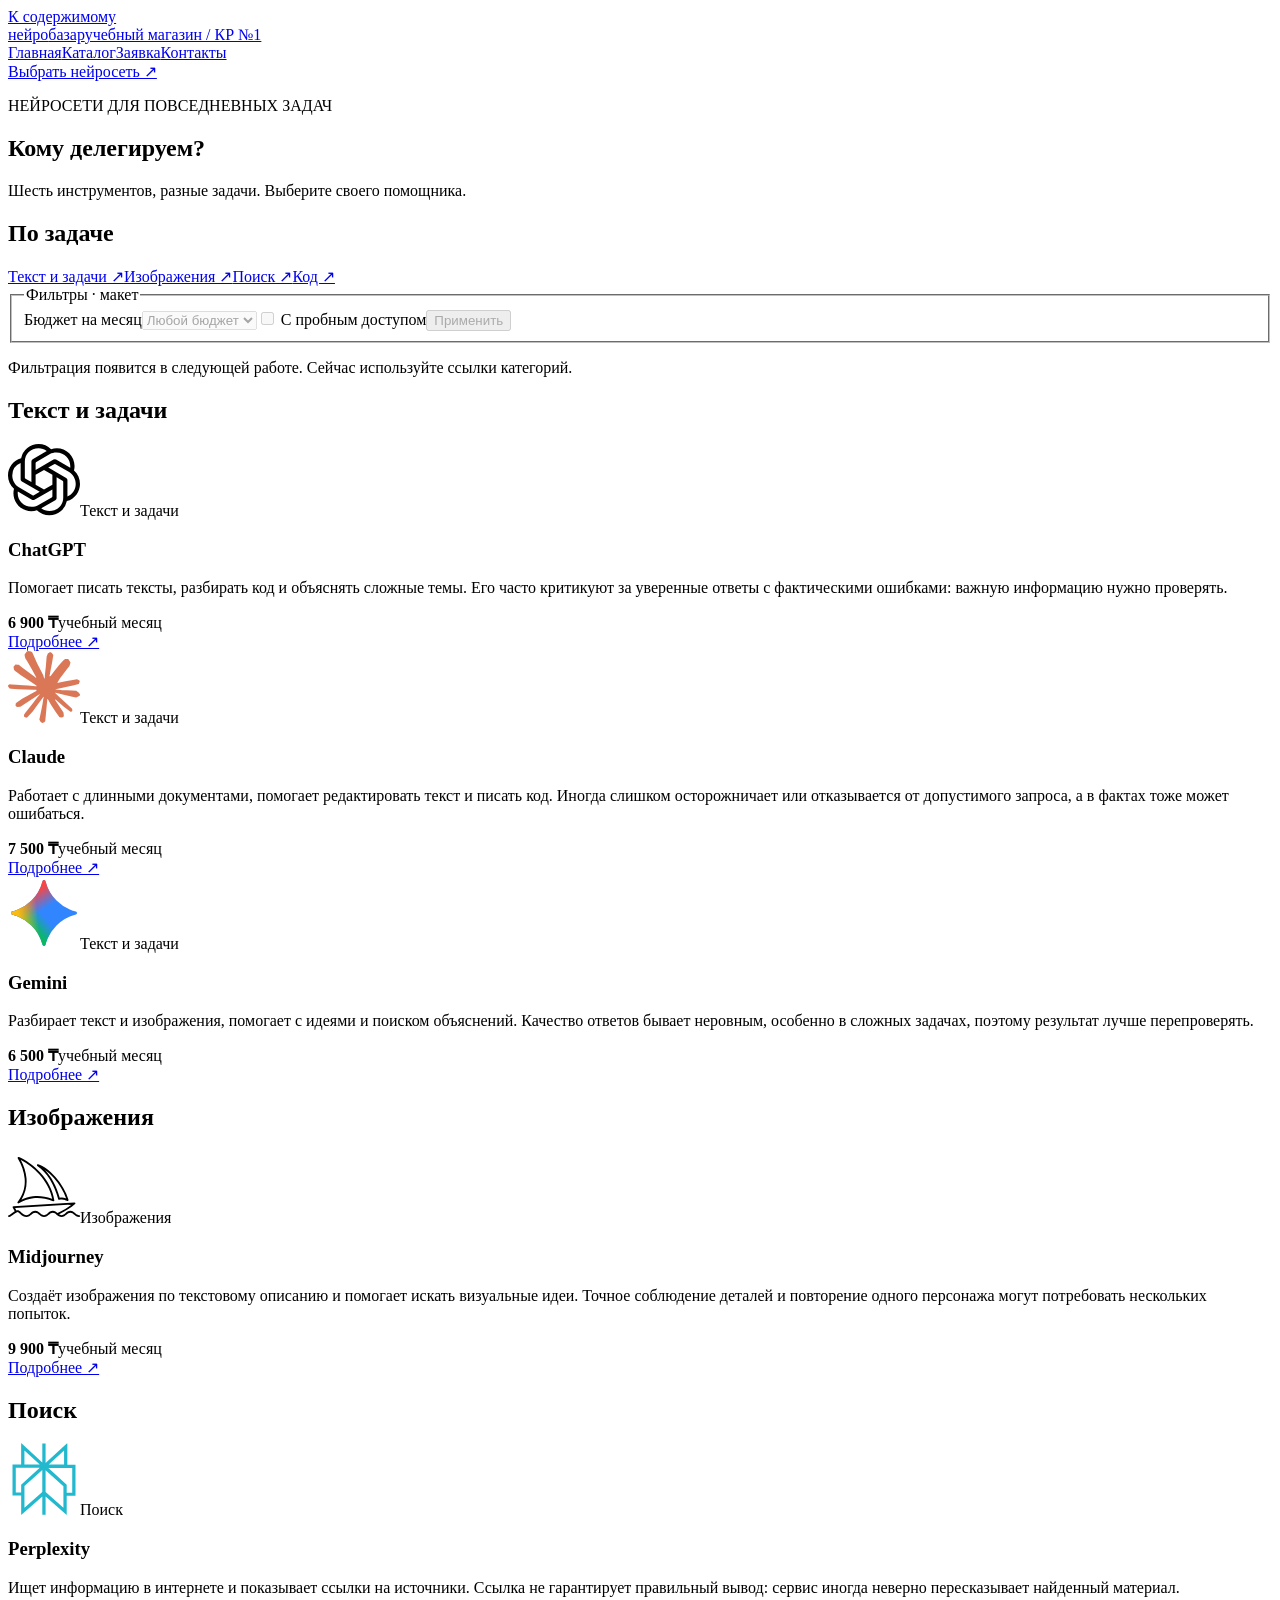
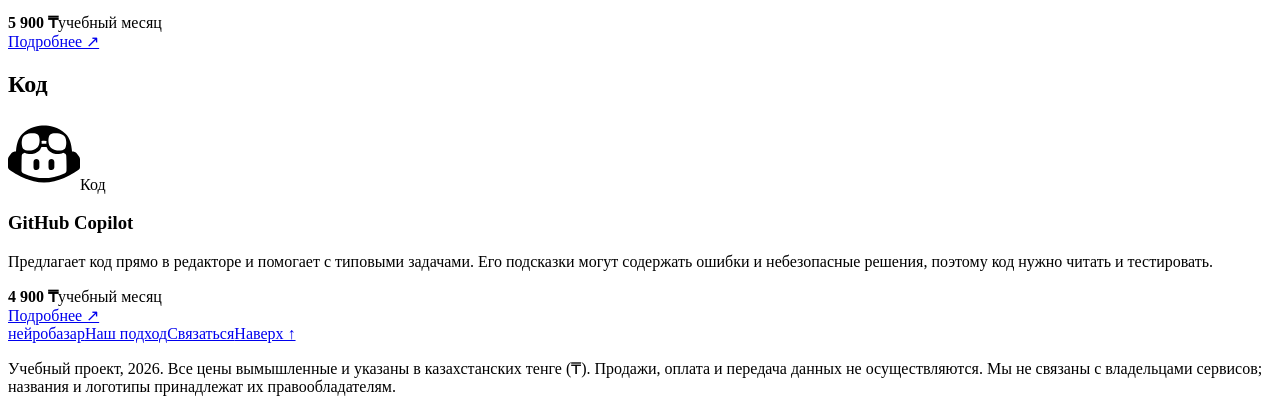
==== catalog.html @ 6f98cc31 "Добавлены пять страниц магазина и логотипы нейросетей" ====
<!DOCTYPE html>
<html lang="ru"><head><meta charset="UTF-8"><meta name="viewport" content="width=device-width, initial-scale=1"><title>Каталог — Нейробазар</title><meta name="description" content="Шесть реальных нейросетей с описаниями возможностей, ограничений и учебными ценами."><link rel="stylesheet" href="css/style.css"><script src="js/main.js" defer></script></head>
<body id="top"><a class="skip-link" href="#main">К содержимому</a><header class="site-header"><div class="container site-header__inner"><a class="site-header__logo" href="index.html">нейро<span>базар</span><span class="site-header__note">учебный магазин / КР №1</span></a><nav class="site-nav" aria-label="Основная навигация"><a class="site-nav__link" href="index.html">Главная</a><a class="site-nav__link site-nav__link--active" href="catalog.html" aria-current="page">Каталог</a><a class="site-nav__link" href="order.html">Заявка</a><a class="site-nav__link" href="contacts.html">Контакты</a></nav><a class="button button--small" href="catalog.html">Выбрать нейросеть ↗</a></div></header>
<main class="container" id="main"><section class="page-intro"><p class="eyebrow">НЕЙРОСЕТИ ДЛЯ ПОВСЕДНЕВНЫХ ЗАДАЧ</p><h1>Кому делегируем?</h1><p>Шесть инструментов, разные задачи. Выберите своего помощника.</p></section><div class="catalog-layout"><aside class="filters"><h2>По задаче</h2><nav aria-label="Категории каталога"><a href="#text">Текст и задачи ↗</a><a href="#images">Изображения ↗</a><a href="#search">Поиск ↗</a><a href="#code">Код ↗</a></nav><fieldset disabled><legend>Фильтры · макет</legend><label for="budget">Бюджет на месяц</label><select id="budget" name="budget"><option>Любой бюджет</option><option>До 7 000 ₸</option></select><label><input type="checkbox" name="trial"> С пробным доступом</label><button class="button" disabled>Применить</button></fieldset><p>Фильтрация появится в следующей работе. Сейчас используйте ссылки категорий.</p></aside><div><section class="catalog-section" id="text"><h2>Текст и задачи</h2><div class="product-grid product-grid--catalog"><article class="product-card" id="chatgpt"><div class="product-card__visual"><img src="images/chatgpt.svg" alt="Логотип ChatGPT" width="72" height="72" loading="lazy"><span class="product-card__badge">Текст и задачи</span></div><div class="product-card__body"><h3>ChatGPT</h3><p>Помогает писать тексты, разбирать код и объяснять сложные темы. Его часто критикуют за уверенные ответы с фактическими ошибками: важную информацию нужно проверять.</p><div class="product-card__bottom"><div><strong>6 900 ₸</strong><span class="product-card__period">учебный месяц</span></div><a class="product-card__link" href="product.html#chatgpt-details" aria-label="Подробнее о ChatGPT">Подробнее ↗</a></div></div></article><article class="product-card" id="claude"><div class="product-card__visual"><img src="images/claude.svg" alt="Логотип Claude" width="72" height="72" loading="lazy"><span class="product-card__badge">Текст и задачи</span></div><div class="product-card__body"><h3>Claude</h3><p>Работает с длинными документами, помогает редактировать текст и писать код. Иногда слишком осторожничает или отказывается от допустимого запроса, а в фактах тоже может ошибаться.</p><div class="product-card__bottom"><div><strong>7 500 ₸</strong><span class="product-card__period">учебный месяц</span></div><a class="product-card__link" href="product.html#claude-details" aria-label="Подробнее о Claude">Подробнее ↗</a></div></div></article><article class="product-card" id="gemini"><div class="product-card__visual"><img src="images/gemini.svg" alt="Логотип Gemini" width="72" height="72" loading="lazy"><span class="product-card__badge">Текст и задачи</span></div><div class="product-card__body"><h3>Gemini</h3><p>Разбирает текст и изображения, помогает с идеями и поиском объяснений. Качество ответов бывает неровным, особенно в сложных задачах, поэтому результат лучше перепроверять.</p><div class="product-card__bottom"><div><strong>6 500 ₸</strong><span class="product-card__period">учебный месяц</span></div><a class="product-card__link" href="product.html#gemini-details" aria-label="Подробнее о Gemini">Подробнее ↗</a></div></div></article></div></section><section class="catalog-section" id="images"><h2>Изображения</h2><div class="product-grid product-grid--catalog"><article class="product-card" id="midjourney"><div class="product-card__visual"><img src="images/midjourney.svg" alt="Логотип Midjourney" width="72" height="72" loading="lazy"><span class="product-card__badge">Изображения</span></div><div class="product-card__body"><h3>Midjourney</h3><p>Создаёт изображения по текстовому описанию и помогает искать визуальные идеи. Точное соблюдение деталей и повторение одного персонажа могут потребовать нескольких попыток.</p><div class="product-card__bottom"><div><strong>9 900 ₸</strong><span class="product-card__period">учебный месяц</span></div><a class="product-card__link" href="product.html#midjourney-details" aria-label="Подробнее о Midjourney">Подробнее ↗</a></div></div></article></div></section><section class="catalog-section" id="search"><h2>Поиск</h2><div class="product-grid product-grid--catalog"><article class="product-card" id="perplexity"><div class="product-card__visual"><img src="images/perplexity.svg" alt="Логотип Perplexity" width="72" height="72" loading="lazy"><span class="product-card__badge">Поиск</span></div><div class="product-card__body"><h3>Perplexity</h3><p>Ищет информацию в интернете и показывает ссылки на источники. Ссылка не гарантирует правильный вывод: сервис иногда неверно пересказывает найденный материал.</p><div class="product-card__bottom"><div><strong>5 900 ₸</strong><span class="product-card__period">учебный месяц</span></div><a class="product-card__link" href="product.html#perplexity-details" aria-label="Подробнее о Perplexity">Подробнее ↗</a></div></div></article></div></section><section class="catalog-section" id="code"><h2>Код</h2><div class="product-grid product-grid--catalog"><article class="product-card" id="copilot"><div class="product-card__visual"><img src="images/copilot.svg" alt="Логотип GitHub Copilot" width="72" height="72" loading="lazy"><span class="product-card__badge">Код</span></div><div class="product-card__body"><h3>GitHub Copilot</h3><p>Предлагает код прямо в редакторе и помогает с типовыми задачами. Его подсказки могут содержать ошибки и небезопасные решения, поэтому код нужно читать и тестировать.</p><div class="product-card__bottom"><div><strong>4 900 ₸</strong><span class="product-card__period">учебный месяц</span></div><a class="product-card__link" href="product.html#copilot-details" aria-label="Подробнее о GitHub Copilot">Подробнее ↗</a></div></div></article></div></section></div></div></main>
<footer class="site-footer"><div class="container"><div class="site-footer__row"><a class="site-header__logo" href="index.html">нейробазар</a><a href="index.html#advantages">Наш подход</a><a href="contacts.html">Связаться</a><a href="#top">Наверх ↑</a></div><p>Учебный проект, 2026. Все цены вымышленные и указаны в казахстанских тенге (₸). Продажи, оплата и передача данных не осуществляются. Мы не связаны с владельцами сервисов; названия и логотипы принадлежат их правообладателям.</p></div></footer></body></html>
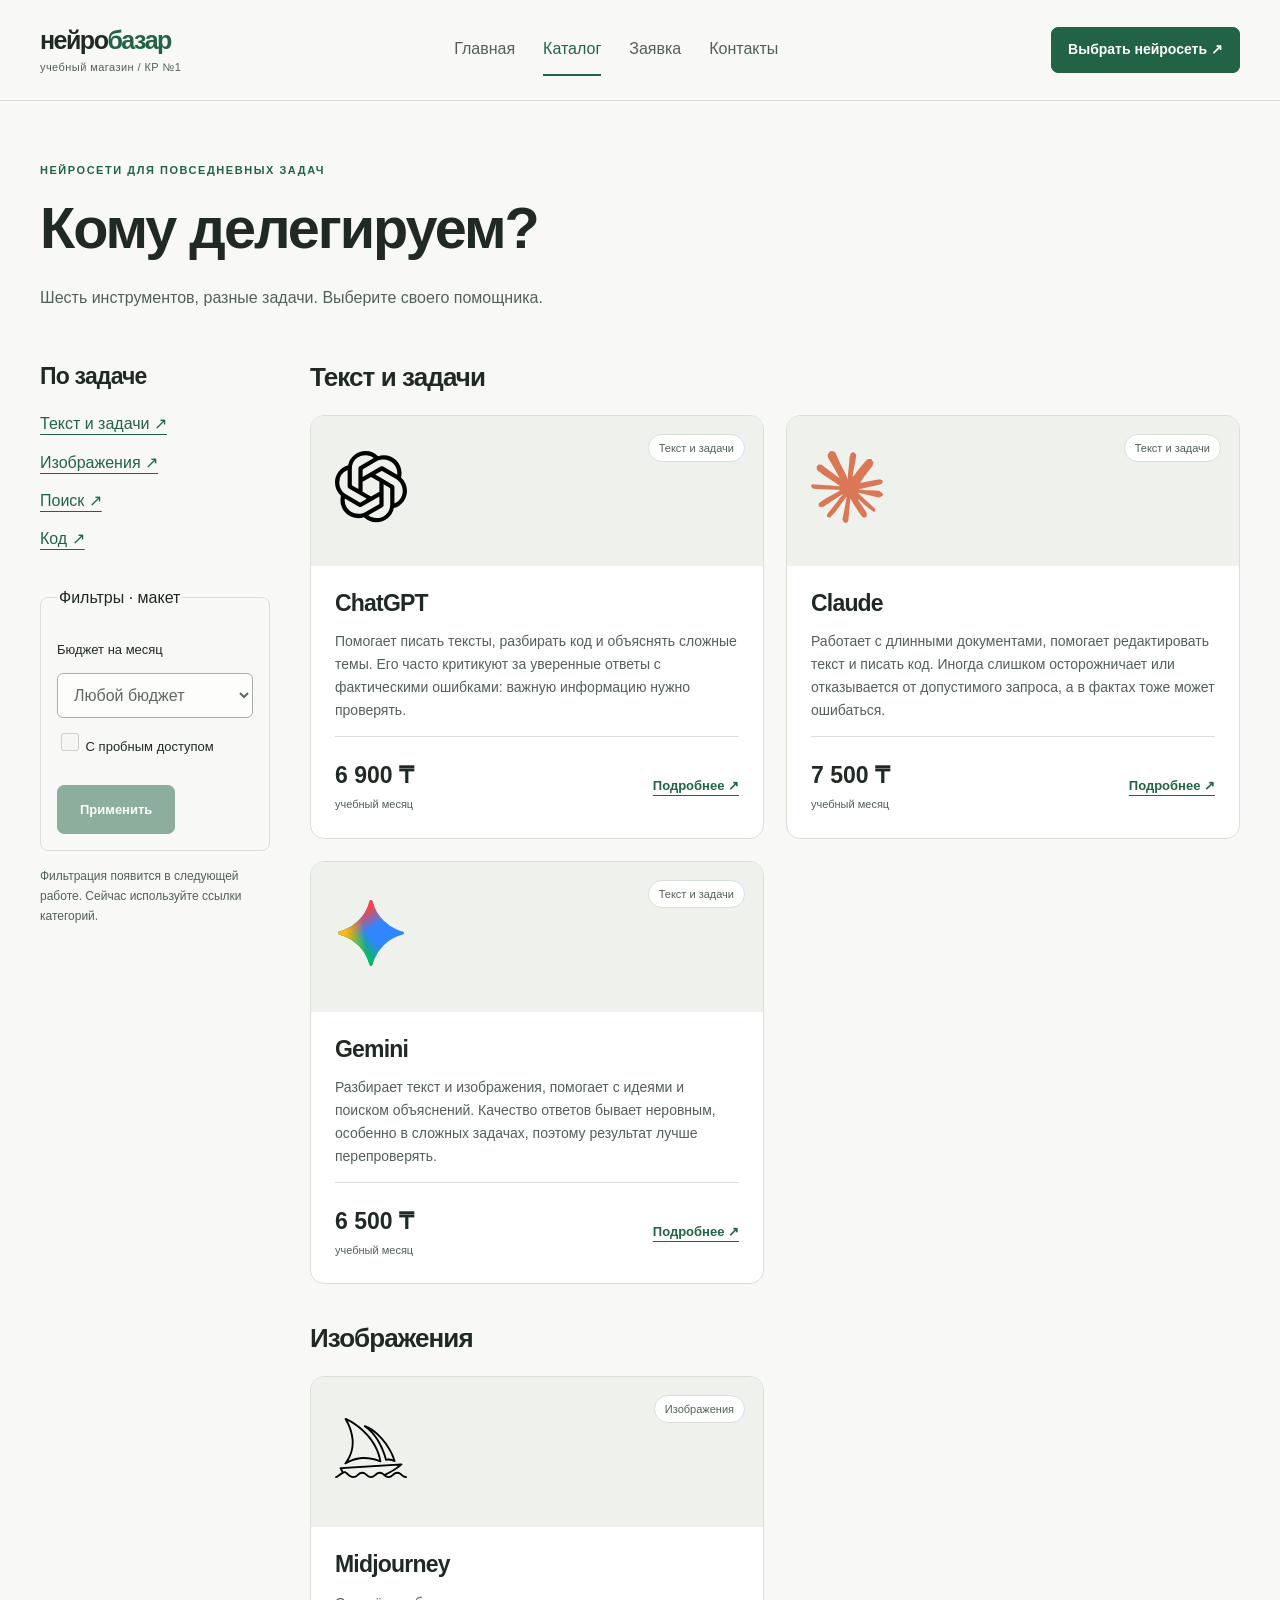
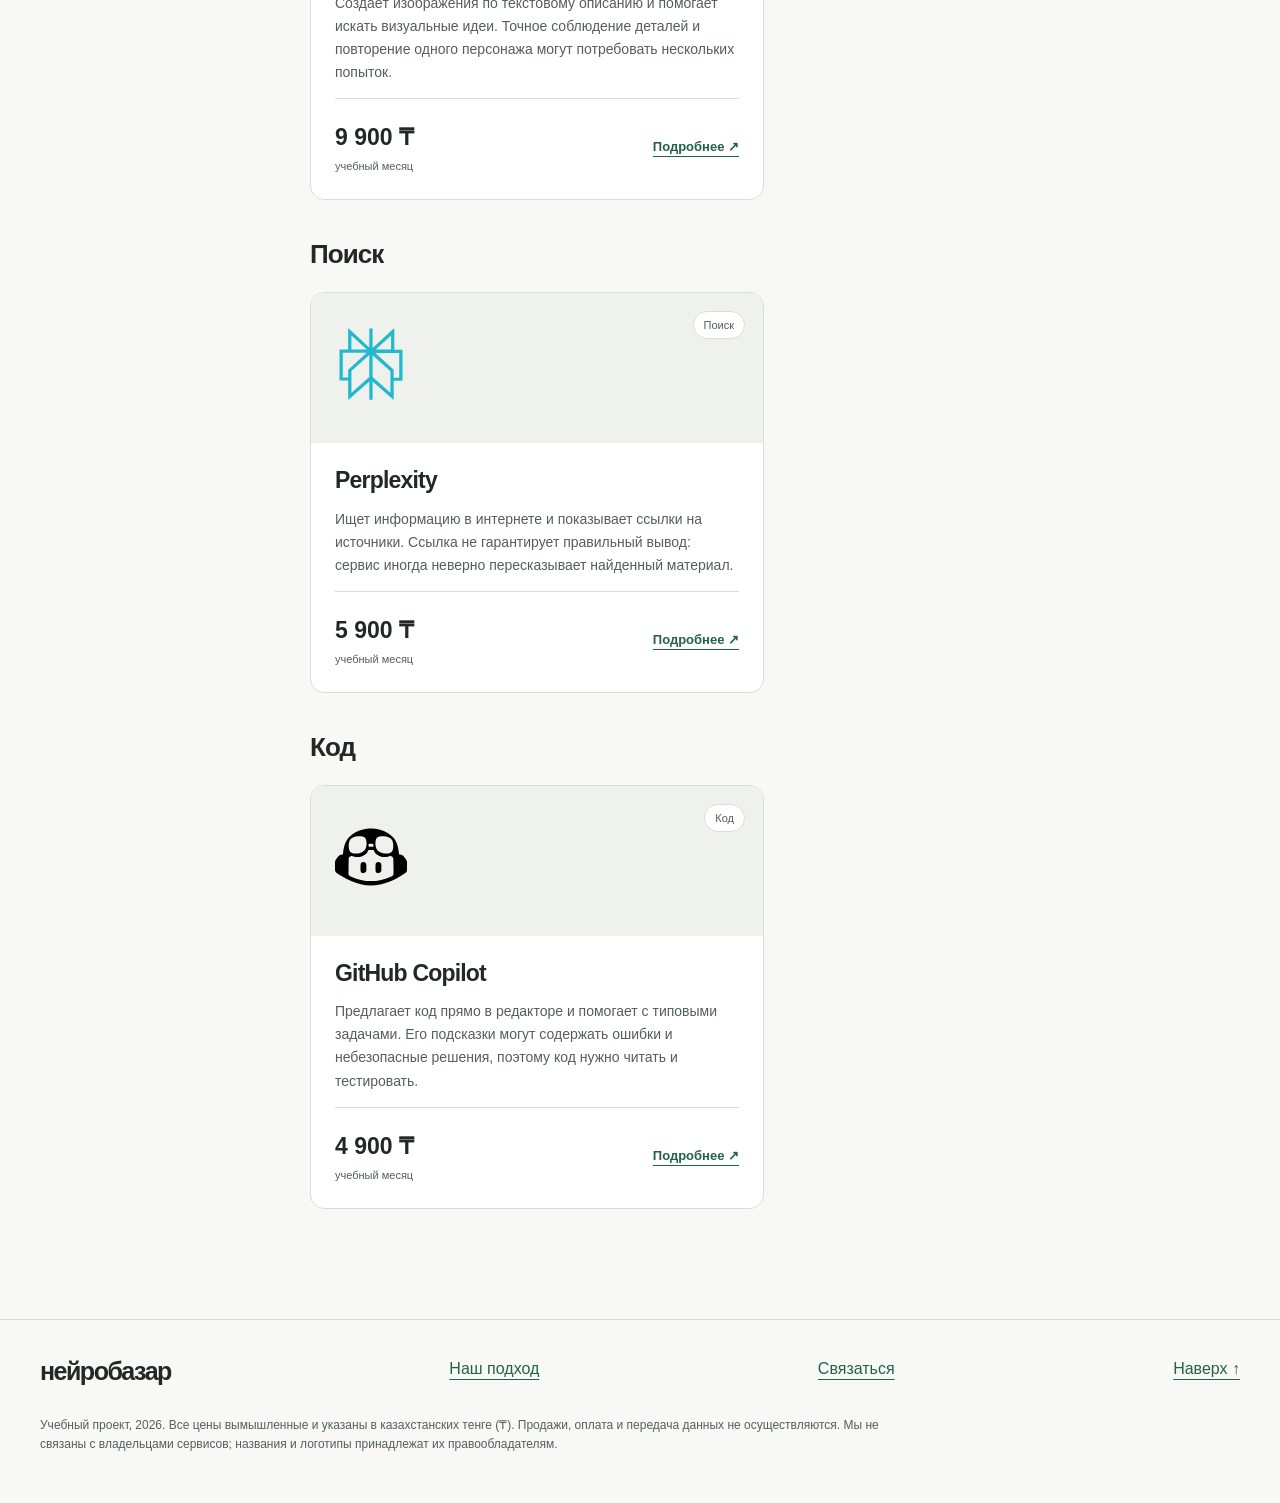
==== commit bb6e4d01: "Добавлены интерактивная форма и модальные окна" ====
--- a/catalog.html
+++ b/catalog.html
@@ -1,5 +1,194 @@
 <!DOCTYPE html>
-<html lang="ru"><head><meta charset="UTF-8"><meta name="viewport" content="width=device-width, initial-scale=1"><title>Каталог — Нейробазар</title><meta name="description" content="Шесть реальных нейросетей с описаниями возможностей, ограничений и учебными ценами."><link rel="stylesheet" href="css/style.css"><script src="js/main.js" defer></script></head>
-<body id="top"><a class="skip-link" href="#main">К содержимому</a><header class="site-header"><div class="container site-header__inner"><a class="site-header__logo" href="index.html">нейро<span>базар</span><span class="site-header__note">учебный магазин / КР №1</span></a><nav class="site-nav" aria-label="Основная навигация"><a class="site-nav__link" href="index.html">Главная</a><a class="site-nav__link site-nav__link--active" href="catalog.html" aria-current="page">Каталог</a><a class="site-nav__link" href="order.html">Заявка</a><a class="site-nav__link" href="contacts.html">Контакты</a></nav><a class="button button--small" href="catalog.html">Выбрать нейросеть ↗</a></div></header>
-<main class="container" id="main"><section class="page-intro"><p class="eyebrow">НЕЙРОСЕТИ ДЛЯ ПОВСЕДНЕВНЫХ ЗАДАЧ</p><h1>Кому делегируем?</h1><p>Шесть инструментов, разные задачи. Выберите своего помощника.</p></section><div class="catalog-layout"><aside class="filters"><h2>По задаче</h2><nav aria-label="Категории каталога"><a href="#text">Текст и задачи ↗</a><a href="#images">Изображения ↗</a><a href="#search">Поиск ↗</a><a href="#code">Код ↗</a></nav><fieldset disabled><legend>Фильтры · макет</legend><label for="budget">Бюджет на месяц</label><select id="budget" name="budget"><option>Любой бюджет</option><option>До 7 000 ₸</option></select><label><input type="checkbox" name="trial"> С пробным доступом</label><button class="button" disabled>Применить</button></fieldset><p>Фильтрация появится в следующей работе. Сейчас используйте ссылки категорий.</p></aside><div><section class="catalog-section" id="text"><h2>Текст и задачи</h2><div class="product-grid product-grid--catalog"><article class="product-card" id="chatgpt"><div class="product-card__visual"><img src="images/chatgpt.svg" alt="Логотип ChatGPT" width="72" height="72" loading="lazy"><span class="product-card__badge">Текст и задачи</span></div><div class="product-card__body"><h3>ChatGPT</h3><p>Помогает писать тексты, разбирать код и объяснять сложные темы. Его часто критикуют за уверенные ответы с фактическими ошибками: важную информацию нужно проверять.</p><div class="product-card__bottom"><div><strong>6 900 ₸</strong><span class="product-card__period">учебный месяц</span></div><a class="product-card__link" href="product.html#chatgpt-details" aria-label="Подробнее о ChatGPT">Подробнее ↗</a></div></div></article><article class="product-card" id="claude"><div class="product-card__visual"><img src="images/claude.svg" alt="Логотип Claude" width="72" height="72" loading="lazy"><span class="product-card__badge">Текст и задачи</span></div><div class="product-card__body"><h3>Claude</h3><p>Работает с длинными документами, помогает редактировать текст и писать код. Иногда слишком осторожничает или отказывается от допустимого запроса, а в фактах тоже может ошибаться.</p><div class="product-card__bottom"><div><strong>7 500 ₸</strong><span class="product-card__period">учебный месяц</span></div><a class="product-card__link" href="product.html#claude-details" aria-label="Подробнее о Claude">Подробнее ↗</a></div></div></article><article class="product-card" id="gemini"><div class="product-card__visual"><img src="images/gemini.svg" alt="Логотип Gemini" width="72" height="72" loading="lazy"><span class="product-card__badge">Текст и задачи</span></div><div class="product-card__body"><h3>Gemini</h3><p>Разбирает текст и изображения, помогает с идеями и поиском объяснений. Качество ответов бывает неровным, особенно в сложных задачах, поэтому результат лучше перепроверять.</p><div class="product-card__bottom"><div><strong>6 500 ₸</strong><span class="product-card__period">учебный месяц</span></div><a class="product-card__link" href="product.html#gemini-details" aria-label="Подробнее о Gemini">Подробнее ↗</a></div></div></article></div></section><section class="catalog-section" id="images"><h2>Изображения</h2><div class="product-grid product-grid--catalog"><article class="product-card" id="midjourney"><div class="product-card__visual"><img src="images/midjourney.svg" alt="Логотип Midjourney" width="72" height="72" loading="lazy"><span class="product-card__badge">Изображения</span></div><div class="product-card__body"><h3>Midjourney</h3><p>Создаёт изображения по текстовому описанию и помогает искать визуальные идеи. Точное соблюдение деталей и повторение одного персонажа могут потребовать нескольких попыток.</p><div class="product-card__bottom"><div><strong>9 900 ₸</strong><span class="product-card__period">учебный месяц</span></div><a class="product-card__link" href="product.html#midjourney-details" aria-label="Подробнее о Midjourney">Подробнее ↗</a></div></div></article></div></section><section class="catalog-section" id="search"><h2>Поиск</h2><div class="product-grid product-grid--catalog"><article class="product-card" id="perplexity"><div class="product-card__visual"><img src="images/perplexity.svg" alt="Логотип Perplexity" width="72" height="72" loading="lazy"><span class="product-card__badge">Поиск</span></div><div class="product-card__body"><h3>Perplexity</h3><p>Ищет информацию в интернете и показывает ссылки на источники. Ссылка не гарантирует правильный вывод: сервис иногда неверно пересказывает найденный материал.</p><div class="product-card__bottom"><div><strong>5 900 ₸</strong><span class="product-card__period">учебный месяц</span></div><a class="product-card__link" href="product.html#perplexity-details" aria-label="Подробнее о Perplexity">Подробнее ↗</a></div></div></article></div></section><section class="catalog-section" id="code"><h2>Код</h2><div class="product-grid product-grid--catalog"><article class="product-card" id="copilot"><div class="product-card__visual"><img src="images/copilot.svg" alt="Логотип GitHub Copilot" width="72" height="72" loading="lazy"><span class="product-card__badge">Код</span></div><div class="product-card__body"><h3>GitHub Copilot</h3><p>Предлагает код прямо в редакторе и помогает с типовыми задачами. Его подсказки могут содержать ошибки и небезопасные решения, поэтому код нужно читать и тестировать.</p><div class="product-card__bottom"><div><strong>4 900 ₸</strong><span class="product-card__period">учебный месяц</span></div><a class="product-card__link" href="product.html#copilot-details" aria-label="Подробнее о GitHub Copilot">Подробнее ↗</a></div></div></article></div></section></div></div></main>
-<footer class="site-footer"><div class="container"><div class="site-footer__row"><a class="site-header__logo" href="index.html">нейробазар</a><a href="index.html#advantages">Наш подход</a><a href="contacts.html">Связаться</a><a href="#top">Наверх ↑</a></div><p>Учебный проект, 2026. Все цены вымышленные и указаны в казахстанских тенге (₸). Продажи, оплата и передача данных не осуществляются. Мы не связаны с владельцами сервисов; названия и логотипы принадлежат их правообладателям.</p></div></footer></body></html>+<html lang="ru">
+<head>
+<meta charset="UTF-8">
+<meta name="viewport" content="width=device-width, initial-scale=1">
+<title>Каталог — Нейробазар</title>
+<meta name="description" content="Шесть реальных нейросетей с описаниями возможностей, ограничений и учебными ценами.">
+<link rel="stylesheet" href="css/style.css">
+<script src="js/main.js" defer>
+</script>
+</head>
+<body id="top">
+<a class="skip-link" href="#main">К содержимому</a>
+<header class="site-header">
+<div class="container site-header__inner">
+<a class="site-header__logo" href="index.html">нейро<span>базар</span>
+<span class="site-header__note">учебный магазин / КР №1</span>
+</a>
+<nav class="site-nav" aria-label="Основная навигация">
+<a class="site-nav__link" href="index.html">Главная</a>
+<a class="site-nav__link site-nav__link--active" href="catalog.html" aria-current="page">Каталог</a>
+<a class="site-nav__link" href="order.html">Заявка</a>
+<a class="site-nav__link" href="contacts.html">Контакты</a>
+</nav>
+<a class="button button--small" href="catalog.html">Выбрать нейросеть ↗</a>
+</div>
+</header>
+<main class="container" id="main">
+<section class="page-intro">
+<p class="eyebrow">НЕЙРОСЕТИ ДЛЯ ПОВСЕДНЕВНЫХ ЗАДАЧ</p>
+<h1>Кому делегируем?</h1>
+<p>Шесть инструментов, разные задачи. Выберите своего помощника.</p>
+</section>
+<div class="catalog-layout">
+<aside class="filters">
+<h2>По задаче</h2>
+<nav aria-label="Категории каталога">
+<a href="#text">Текст и задачи ↗</a>
+<a href="#images">Изображения ↗</a>
+<a href="#search">Поиск ↗</a>
+<a href="#code">Код ↗</a>
+</nav>
+<fieldset disabled>
+<legend>Фильтры · макет</legend>
+<label for="budget">Бюджет на месяц</label>
+<select id="budget" name="budget">
+<option>Любой бюджет</option>
+<option>До 7 000 ₸</option>
+</select>
+<label>
+<input type="checkbox" name="trial"> С пробным доступом</label>
+<button class="button" disabled>Применить</button>
+</fieldset>
+<p>Фильтрация появится в следующей работе. Сейчас используйте ссылки категорий.</p>
+</aside>
+<div>
+<section class="catalog-section" id="text">
+<h2>Текст и задачи</h2>
+<div class="product-grid product-grid--catalog">
+<article class="product-card" id="chatgpt">
+<div class="product-card__visual">
+<img src="images/chatgpt.svg" alt="Логотип ChatGPT" width="72" height="72" loading="lazy">
+<span class="product-card__badge">Текст и задачи</span>
+</div>
+<div class="product-card__body">
+<h3>ChatGPT</h3>
+<p>Помогает писать тексты, разбирать код и объяснять сложные темы. Его часто критикуют за уверенные ответы с фактическими ошибками: важную информацию нужно проверять.</p>
+<div class="product-card__bottom">
+<div>
+<strong>6 900 ₸</strong>
+<span class="product-card__period">учебный месяц</span>
+</div>
+<a class="product-card__link" href="product.html#chatgpt-details" aria-label="Подробнее о ChatGPT">Подробнее ↗</a>
+</div>
+</div>
+</article>
+<article class="product-card" id="claude">
+<div class="product-card__visual">
+<img src="images/claude.svg" alt="Логотип Claude" width="72" height="72" loading="lazy">
+<span class="product-card__badge">Текст и задачи</span>
+</div>
+<div class="product-card__body">
+<h3>Claude</h3>
+<p>Работает с длинными документами, помогает редактировать текст и писать код. Иногда слишком осторожничает или отказывается от допустимого запроса, а в фактах тоже может ошибаться.</p>
+<div class="product-card__bottom">
+<div>
+<strong>7 500 ₸</strong>
+<span class="product-card__period">учебный месяц</span>
+</div>
+<a class="product-card__link" href="product.html#claude-details" aria-label="Подробнее о Claude">Подробнее ↗</a>
+</div>
+</div>
+</article>
+<article class="product-card" id="gemini">
+<div class="product-card__visual">
+<img src="images/gemini.svg" alt="Логотип Gemini" width="72" height="72" loading="lazy">
+<span class="product-card__badge">Текст и задачи</span>
+</div>
+<div class="product-card__body">
+<h3>Gemini</h3>
+<p>Разбирает текст и изображения, помогает с идеями и поиском объяснений. Качество ответов бывает неровным, особенно в сложных задачах, поэтому результат лучше перепроверять.</p>
+<div class="product-card__bottom">
+<div>
+<strong>6 500 ₸</strong>
+<span class="product-card__period">учебный месяц</span>
+</div>
+<a class="product-card__link" href="product.html#gemini-details" aria-label="Подробнее о Gemini">Подробнее ↗</a>
+</div>
+</div>
+</article>
+</div>
+</section>
+<section class="catalog-section" id="images">
+<h2>Изображения</h2>
+<div class="product-grid product-grid--catalog">
+<article class="product-card" id="midjourney">
+<div class="product-card__visual">
+<img src="images/midjourney.svg" alt="Логотип Midjourney" width="72" height="72" loading="lazy">
+<span class="product-card__badge">Изображения</span>
+</div>
+<div class="product-card__body">
+<h3>Midjourney</h3>
+<p>Создаёт изображения по текстовому описанию и помогает искать визуальные идеи. Точное соблюдение деталей и повторение одного персонажа могут потребовать нескольких попыток.</p>
+<div class="product-card__bottom">
+<div>
+<strong>9 900 ₸</strong>
+<span class="product-card__period">учебный месяц</span>
+</div>
+<a class="product-card__link" href="product.html#midjourney-details" aria-label="Подробнее о Midjourney">Подробнее ↗</a>
+</div>
+</div>
+</article>
+</div>
+</section>
+<section class="catalog-section" id="search">
+<h2>Поиск</h2>
+<div class="product-grid product-grid--catalog">
+<article class="product-card" id="perplexity">
+<div class="product-card__visual">
+<img src="images/perplexity.svg" alt="Логотип Perplexity" width="72" height="72" loading="lazy">
+<span class="product-card__badge">Поиск</span>
+</div>
+<div class="product-card__body">
+<h3>Perplexity</h3>
+<p>Ищет информацию в интернете и показывает ссылки на источники. Ссылка не гарантирует правильный вывод: сервис иногда неверно пересказывает найденный материал.</p>
+<div class="product-card__bottom">
+<div>
+<strong>5 900 ₸</strong>
+<span class="product-card__period">учебный месяц</span>
+</div>
+<a class="product-card__link" href="product.html#perplexity-details" aria-label="Подробнее о Perplexity">Подробнее ↗</a>
+</div>
+</div>
+</article>
+</div>
+</section>
+<section class="catalog-section" id="code">
+<h2>Код</h2>
+<div class="product-grid product-grid--catalog">
+<article class="product-card" id="copilot">
+<div class="product-card__visual">
+<img src="images/copilot.svg" alt="Логотип GitHub Copilot" width="72" height="72" loading="lazy">
+<span class="product-card__badge">Код</span>
+</div>
+<div class="product-card__body">
+<h3>GitHub Copilot</h3>
+<p>Предлагает код прямо в редакторе и помогает с типовыми задачами. Его подсказки могут содержать ошибки и небезопасные решения, поэтому код нужно читать и тестировать.</p>
+<div class="product-card__bottom">
+<div>
+<strong>4 900 ₸</strong>
+<span class="product-card__period">учебный месяц</span>
+</div>
+<a class="product-card__link" href="product.html#copilot-details" aria-label="Подробнее о GitHub Copilot">Подробнее ↗</a>
+</div>
+</div>
+</article>
+</div>
+</section>
+</div>
+</div>
+</main>
+<footer class="site-footer">
+<div class="container">
+<div class="site-footer__row">
+<a class="site-header__logo" href="index.html">нейробазар</a>
+<a href="index.html#advantages">Наш подход</a>
+<a href="contacts.html">Связаться</a>
+<a href="#top">Наверх ↑</a>
+</div>
+<p>Учебный проект, 2026. Все цены вымышленные и указаны в казахстанских тенге (₸). Продажи, оплата и передача данных не осуществляются. Мы не связаны с владельцами сервисов; названия и логотипы принадлежат их правообладателям.</p>
+</div>
+</footer>
+</body>
+</html>
--- a/css/style.css
+++ b/css/style.css
@@ -0,0 +1,137 @@
+:root {
+  --color-bg: #f8f9f6;
+  --color-paper: #fff;
+  --color-text: #202923;
+  --color-muted: #536057;
+  --color-primary: #236345;
+  --color-primary-dark: #17492f;
+  --color-border: #d9dfd7;
+  --space-sm: 8px;
+  --space-md: 16px;
+  --space-lg: 24px;
+  --radius: 14px;
+}
+* { box-sizing: border-box; }
+html { scroll-padding-top: 110px; }
+body { margin: 0; background: var(--color-bg); color: var(--color-text); font-family: Arial, Helvetica, sans-serif; font-size: 16px; line-height: 1.65; }
+a { color: var(--color-primary); text-underline-offset: 5px; }
+a:hover { color: var(--color-primary-dark); }
+button, input, select, textarea { font: inherit; }
+button, a, input, select, textarea, summary { -webkit-tap-highlight-color: transparent; }
+:focus-visible { outline: 3px solid var(--color-primary); outline-offset: 5px; }
+button { cursor: pointer; }
+h1, h2, h3, p { margin-top: 0; }
+h1, h2, h3 { line-height: 1.15; letter-spacing: -.035em; }
+h1 { font-size: clamp(38px, 4.5vw, 62px); margin-bottom: 24px; }
+h2 { font-size: 32px; margin-bottom: 22px; }
+h3 { font-size: 23px; margin-bottom: 14px; }
+p { color: var(--color-muted); }
+.container { width: min(1200px, calc(100% - 64px)); margin: auto; }
+.site-header { background: var(--color-bg); border-bottom: 1px solid var(--color-border); position: sticky; top: 0; z-index: 10; }
+.site-header__inner { min-height: 100px; display: flex; align-items: center; justify-content: space-between; gap: 24px; }
+.site-header__logo { color: var(--color-text); font-size: 25px; font-weight: 800; letter-spacing: -.06em; text-decoration: none; line-height: 1.2; }
+.site-header__logo span:not(.site-header__note) { color: var(--color-primary); }
+.site-header__note { display: block; font-size: 11px; font-weight: 400; letter-spacing: .04em; color: var(--color-muted); margin-top: 6px; }
+.site-nav { display: flex; gap: 28px; flex-wrap: wrap; }
+.site-nav__link { text-decoration: none; color: var(--color-muted); padding: 12px 0; }
+.site-nav__link--active { color: var(--color-primary); border-bottom: 2px solid var(--color-primary); }
+.button { display: inline-flex; justify-content: center; align-items: center; border: 1px solid var(--color-primary); border-radius: 7px; background: var(--color-primary); color: white; padding: 13px 22px; text-decoration: none; font-weight: 600; }
+.button:hover { background: var(--color-primary-dark); color: white; }
+.button--small { font-size: 14px; padding: 10px 16px; }
+.button--outline { background: transparent; color: var(--color-primary); }
+button:disabled, .button--disabled { opacity: .5; cursor: not-allowed; }
+.eyebrow { font-size: 11px; letter-spacing: .14em; font-weight: 700; color: var(--color-primary); margin-bottom: 24px; }
+.hero { display: grid; grid-template-columns: 1.6fr 1fr; gap: 72px; padding: 80px 0 65px; align-items: center; }
+.hero h1 span { color: var(--color-primary); }
+.hero__lead { font-size: 18px; max-width: 610px; }
+.hero__actions { display: flex; align-items: center; gap: 24px; flex-wrap: wrap; margin: 28px 0; }
+.hero__note { font-size: 12px; }
+.hero__aside { background: #e8eee3; border: 1px solid #d4dfcc; border-radius: var(--radius); padding: 32px; }
+.hero__aside h2 { font-size: 37px; }
+.hero__aside a { display: flex; gap: 14px; align-items: center; font-size: 13px; border-top: 1px solid #c6d2be; padding: 16px 0; text-decoration: none; }
+.hero__aside a span { flex: 1; }
+.section { border-top: 1px solid var(--color-border); padding: 48px 0 64px; }
+.section__heading { display: flex; justify-content: space-between; align-items: center; gap: 24px; }
+.section__heading .eyebrow { margin-bottom: 12px; }
+.product-grid { display: grid; grid-template-columns: repeat(3, minmax(0, 1fr)); gap: 22px; }
+.product-card { position: relative; background: var(--color-paper); border: 1px solid var(--color-border); border-radius: var(--radius); overflow: hidden; display: flex; flex-direction: column; }
+.product-card:hover { border-color: var(--color-primary); }
+.product-card__visual { background: #eff2ec; padding: 35px 24px; min-height: 150px; }
+.product-card__visual img { display: block; object-fit: contain; }
+.product-card__badge { position: absolute; top: 18px; right: 18px; border: 1px solid var(--color-border); border-radius: 30px; padding: 4px 10px; background: white; color: var(--color-muted); font-size: 11px; }
+.product-card__body { padding: 24px; display: flex; flex-direction: column; flex: 1; }
+.product-card__body p { font-size: 14px; }
+.product-card__bottom { display: flex; justify-content: space-between; gap: 12px; align-items: center; border-top: 1px solid var(--color-border); padding-top: 20px; margin-top: auto; }
+.product-card__bottom strong { font-size: 23px; }
+.product-card__period { display: block; font-size: 11px; color: var(--color-muted); }
+.product-card__link { font-size: 13px; font-weight: 600; }
+.benefits { display: grid; grid-template-columns: repeat(3, 1fr); gap: 40px; margin-top: 40px; }
+.benefits span { display: block; color: var(--color-primary); font-size: 13px; margin-bottom: 20px; }
+.benefits h3 { font-size: 21px; }
+.callout { padding: 40px; border-radius: var(--radius); background: #e8eee3; margin-bottom: 64px; }
+.site-footer { border-top: 1px solid var(--color-border); padding: 36px 0; }
+.site-footer__row { display: flex; justify-content: space-between; gap: 22px; flex-wrap: wrap; margin-bottom: 30px; }
+.site-footer p { max-width: 880px; font-size: 12px; }
+.page-intro { padding: 60px 0 35px; max-width: 800px; }
+.page-intro .eyebrow { margin-bottom: 16px; }
+.catalog-layout { display: grid; grid-template-columns: 230px minmax(0, 1fr); gap: 40px; margin-bottom: 70px; align-items: start; }
+.filters { position: sticky; top: 125px; }
+.filters h2 { font-size: 23px; }
+.filters nav { display: flex; flex-direction: column; gap: 12px; margin-bottom: 32px; }
+.filters p { font-size: 12px; }
+fieldset { margin: 0 0 16px; padding: 16px; border: 1px solid var(--color-border); border-radius: 8px; }
+fieldset label { display: block; font-size: 13px; margin: 12px 0; }
+fieldset .button { font-size: 13px; margin-top: 16px; }
+.catalog-section { margin-bottom: 40px; }
+.catalog-section h2 { font-size: 26px; }
+.product-grid--catalog { grid-template-columns: repeat(2, minmax(0,1fr)); }
+.breadcrumbs { margin: 34px 0; font-size: 13px; }
+.product-detail { display: grid; grid-template-columns: 1fr 1.5fr; gap: 65px; padding: 50px 0; border-top: 1px solid var(--color-border); }
+.product-detail__image { background: #e8eee3; border-radius: var(--radius); min-height: 310px; display: grid; place-items: center; align-self: start; }
+.product-detail__price { color: var(--color-text); font-weight: bold; font-size: 30px; }
+.product-detail__price small { font-size: 14px; font-weight: normal; }
+.specs { width: 100%; border-collapse: collapse; font-size: 14px; }
+.specs caption { text-align: left; font-weight: bold; margin: 22px 0 12px; }
+.specs th, .specs td { border-bottom: 1px solid var(--color-border); text-align: left; padding: 12px; vertical-align: top; }
+.specs thead { background: #e8eee3; }
+.specs tbody th { font-weight: 400; }
+.order-layout, .contact-layout { display: grid; grid-template-columns: 1.3fr 1fr; gap: 80px; margin-bottom: 70px; align-items: start; }
+.order-form__field { margin-bottom: 22px; }
+.order-form label { display: block; margin-bottom: 8px; }
+input:not([type=checkbox]), select, textarea { width: 100%; background: white; border: 1px solid #849188; padding: 12px; border-radius: 6px; color: var(--color-text); }
+textarea { resize: vertical; }
+input[type=checkbox] { accent-color: var(--color-primary); width: 18px; height: 18px; }
+.order-form__consent { font-size: 13px; }
+.order-form small { color: var(--color-muted); }
+.order-form .button { margin-top: 20px; }
+.order-note, .contact-card { padding: 32px; background: #e8eee3; border-radius: var(--radius); }
+.faq details { border-bottom: 1px solid var(--color-border); padding: 20px 0; }
+summary { cursor: pointer; font-weight: bold; }
+.faq details p { margin: 16px 0 0; }
+.modal { border: 1px solid var(--color-border); border-radius: var(--radius); max-width: 530px; width: calc(100% - 40px); padding: 0; color: var(--color-text); }
+.modal::backdrop { background: rgb(16 29 21 / 60%); }
+.modal__body { padding: 36px; }
+.skip-link { position: fixed; top: -100px; left: 20px; z-index: 30; padding: 12px; background: white; }
+.skip-link:focus { top: 12px; }
+@media (max-width: 900px) {
+ .site-header__inner { flex-wrap: wrap; padding: 18px 0; }
+ .site-header__inner > .button { display: none; }
+ .hero { gap: 28px; grid-template-columns: 1fr; padding-top: 40px; }
+ .hero__aside { max-width: 600px; }
+ .product-grid { grid-template-columns: repeat(2, minmax(0,1fr)); }
+ .catalog-layout { grid-template-columns: 1fr; }
+ .filters { position: static; }
+ .filters nav { flex-direction: row; flex-wrap: wrap; }
+ .product-detail, .order-layout, .contact-layout { gap: 30px; grid-template-columns: 1fr; }
+ .benefits { gap: 20px; }
+}
+@media (max-width: 560px) {
+ .container { width: calc(100% - 32px); }
+ .site-header { position: static; }
+ .site-nav { gap: 20px; font-size: 14px; }
+ .product-grid, .product-grid--catalog, .benefits { grid-template-columns: 1fr; }
+ .section__heading { align-items: start; flex-direction: column; margin-bottom: 24px; }
+ .hero__aside, .callout, .order-note, .contact-card { padding: 24px; }
+ h2 { font-size: 28px; }
+ .specs th, .specs td { padding: 8px; }
+}
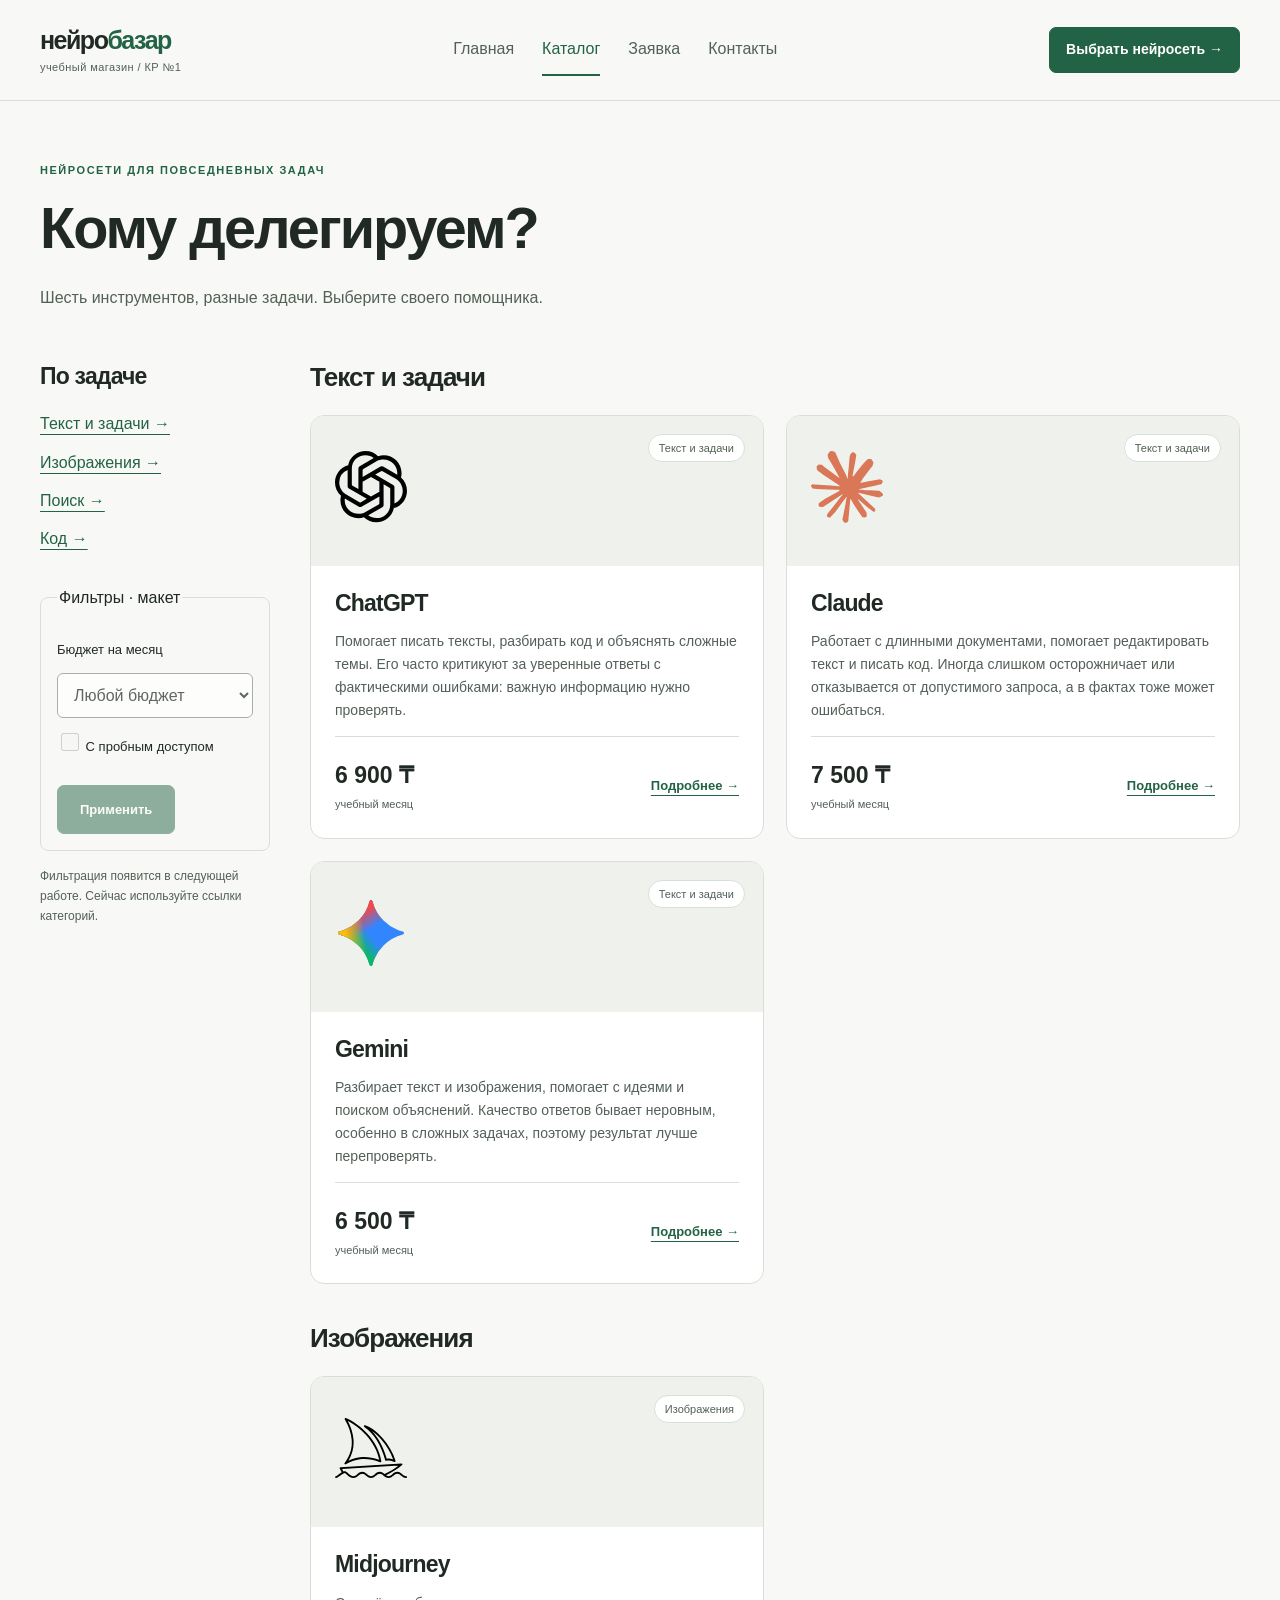
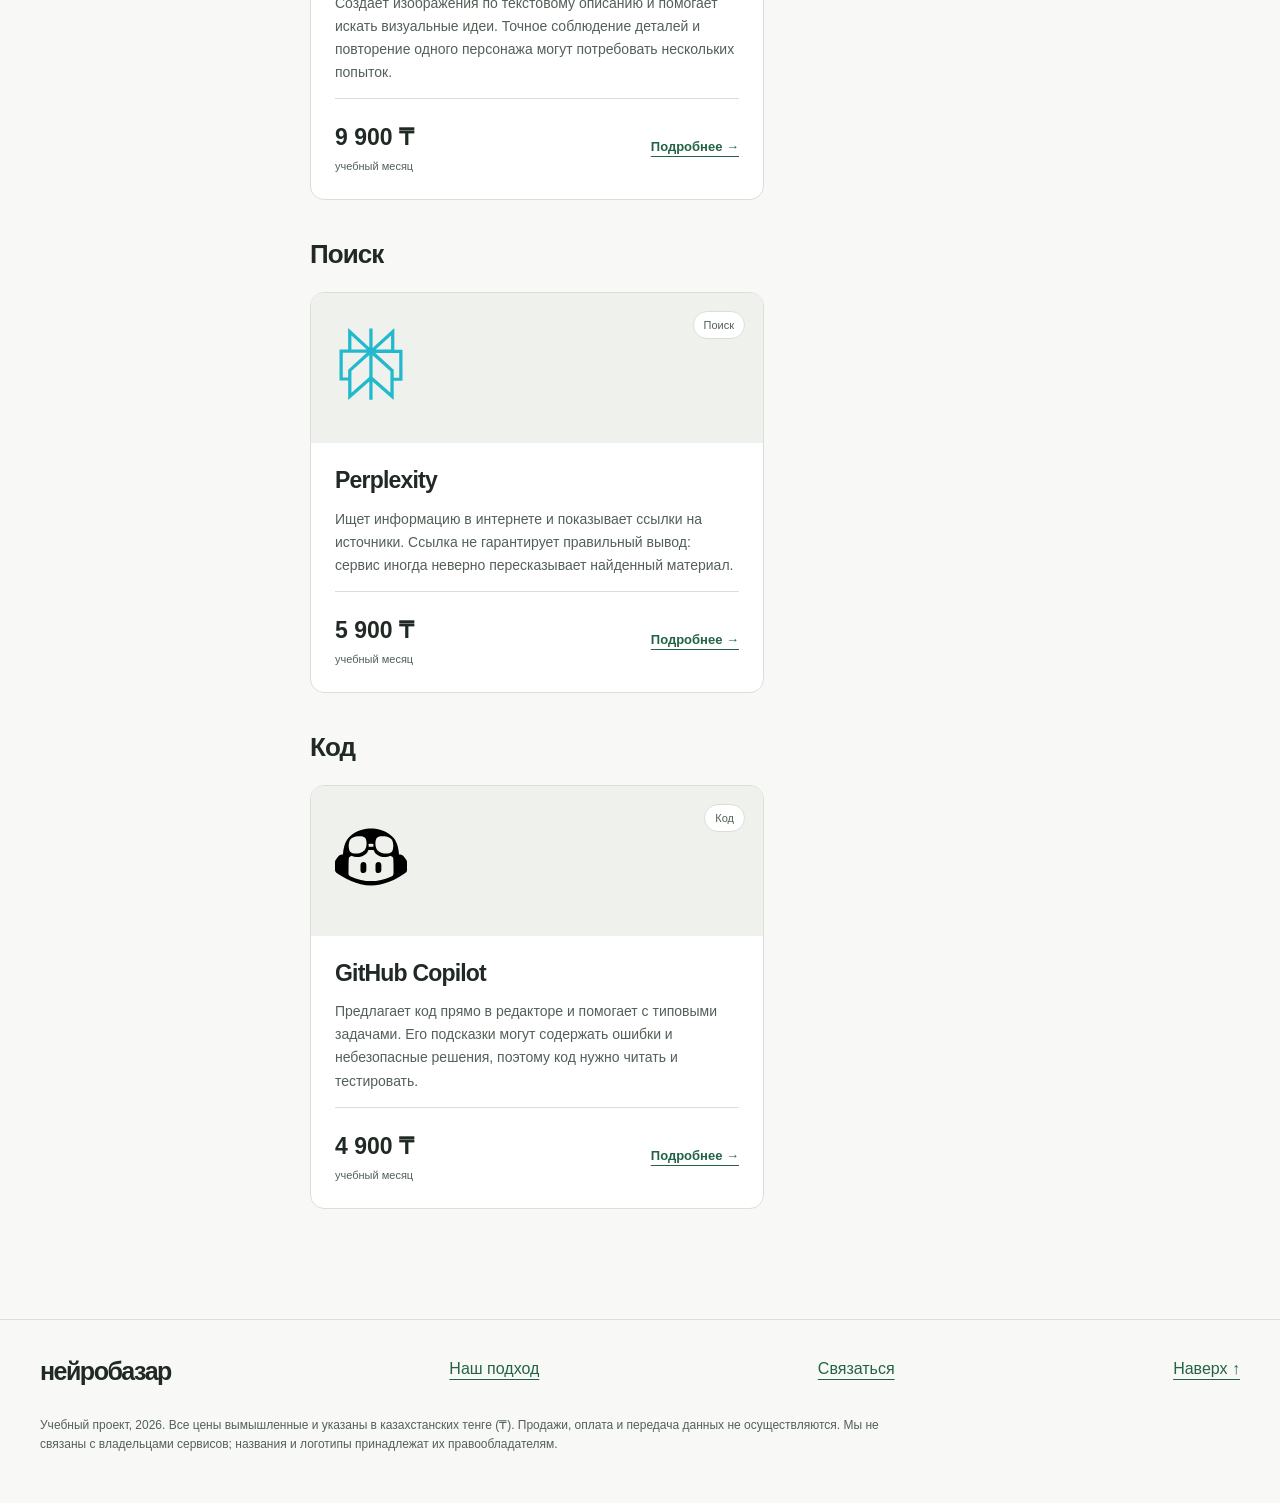
==== commit 4b0e659a: "Добавлены README и сведения об источниках логотипов" ====
--- a/catalog.html
+++ b/catalog.html
@@ -22,7 +22,7 @@
 <a class="site-nav__link" href="order.html">Заявка</a>
 <a class="site-nav__link" href="contacts.html">Контакты</a>
 </nav>
-<a class="button button--small" href="catalog.html">Выбрать нейросеть ↗</a>
+<a class="button button--small" href="catalog.html">Выбрать нейросеть →</a>
 </div>
 </header>
 <main class="container" id="main">
@@ -35,10 +35,10 @@
 <aside class="filters">
 <h2>По задаче</h2>
 <nav aria-label="Категории каталога">
-<a href="#text">Текст и задачи ↗</a>
-<a href="#images">Изображения ↗</a>
-<a href="#search">Поиск ↗</a>
-<a href="#code">Код ↗</a>
+<a href="#text">Текст и задачи →</a>
+<a href="#images">Изображения →</a>
+<a href="#search">Поиск →</a>
+<a href="#code">Код →</a>
 </nav>
 <fieldset disabled>
 <legend>Фильтры · макет</legend>
@@ -70,7 +70,7 @@
 <strong>6 900 ₸</strong>
 <span class="product-card__period">учебный месяц</span>
 </div>
-<a class="product-card__link" href="product.html#chatgpt-details" aria-label="Подробнее о ChatGPT">Подробнее ↗</a>
+<a class="product-card__link" href="product.html#chatgpt-details" aria-label="Подробнее о ChatGPT">Подробнее →</a>
 </div>
 </div>
 </article>
@@ -87,7 +87,7 @@
 <strong>7 500 ₸</strong>
 <span class="product-card__period">учебный месяц</span>
 </div>
-<a class="product-card__link" href="product.html#claude-details" aria-label="Подробнее о Claude">Подробнее ↗</a>
+<a class="product-card__link" href="product.html#claude-details" aria-label="Подробнее о Claude">Подробнее →</a>
 </div>
 </div>
 </article>
@@ -104,7 +104,7 @@
 <strong>6 500 ₸</strong>
 <span class="product-card__period">учебный месяц</span>
 </div>
-<a class="product-card__link" href="product.html#gemini-details" aria-label="Подробнее о Gemini">Подробнее ↗</a>
+<a class="product-card__link" href="product.html#gemini-details" aria-label="Подробнее о Gemini">Подробнее →</a>
 </div>
 </div>
 </article>
@@ -126,7 +126,7 @@
 <strong>9 900 ₸</strong>
 <span class="product-card__period">учебный месяц</span>
 </div>
-<a class="product-card__link" href="product.html#midjourney-details" aria-label="Подробнее о Midjourney">Подробнее ↗</a>
+<a class="product-card__link" href="product.html#midjourney-details" aria-label="Подробнее о Midjourney">Подробнее →</a>
 </div>
 </div>
 </article>
@@ -148,7 +148,7 @@
 <strong>5 900 ₸</strong>
 <span class="product-card__period">учебный месяц</span>
 </div>
-<a class="product-card__link" href="product.html#perplexity-details" aria-label="Подробнее о Perplexity">Подробнее ↗</a>
+<a class="product-card__link" href="product.html#perplexity-details" aria-label="Подробнее о Perplexity">Подробнее →</a>
 </div>
 </div>
 </article>
@@ -170,7 +170,7 @@
 <strong>4 900 ₸</strong>
 <span class="product-card__period">учебный месяц</span>
 </div>
-<a class="product-card__link" href="product.html#copilot-details" aria-label="Подробнее о GitHub Copilot">Подробнее ↗</a>
+<a class="product-card__link" href="product.html#copilot-details" aria-label="Подробнее о GitHub Copilot">Подробнее →</a>
 </div>
 </div>
 </article>
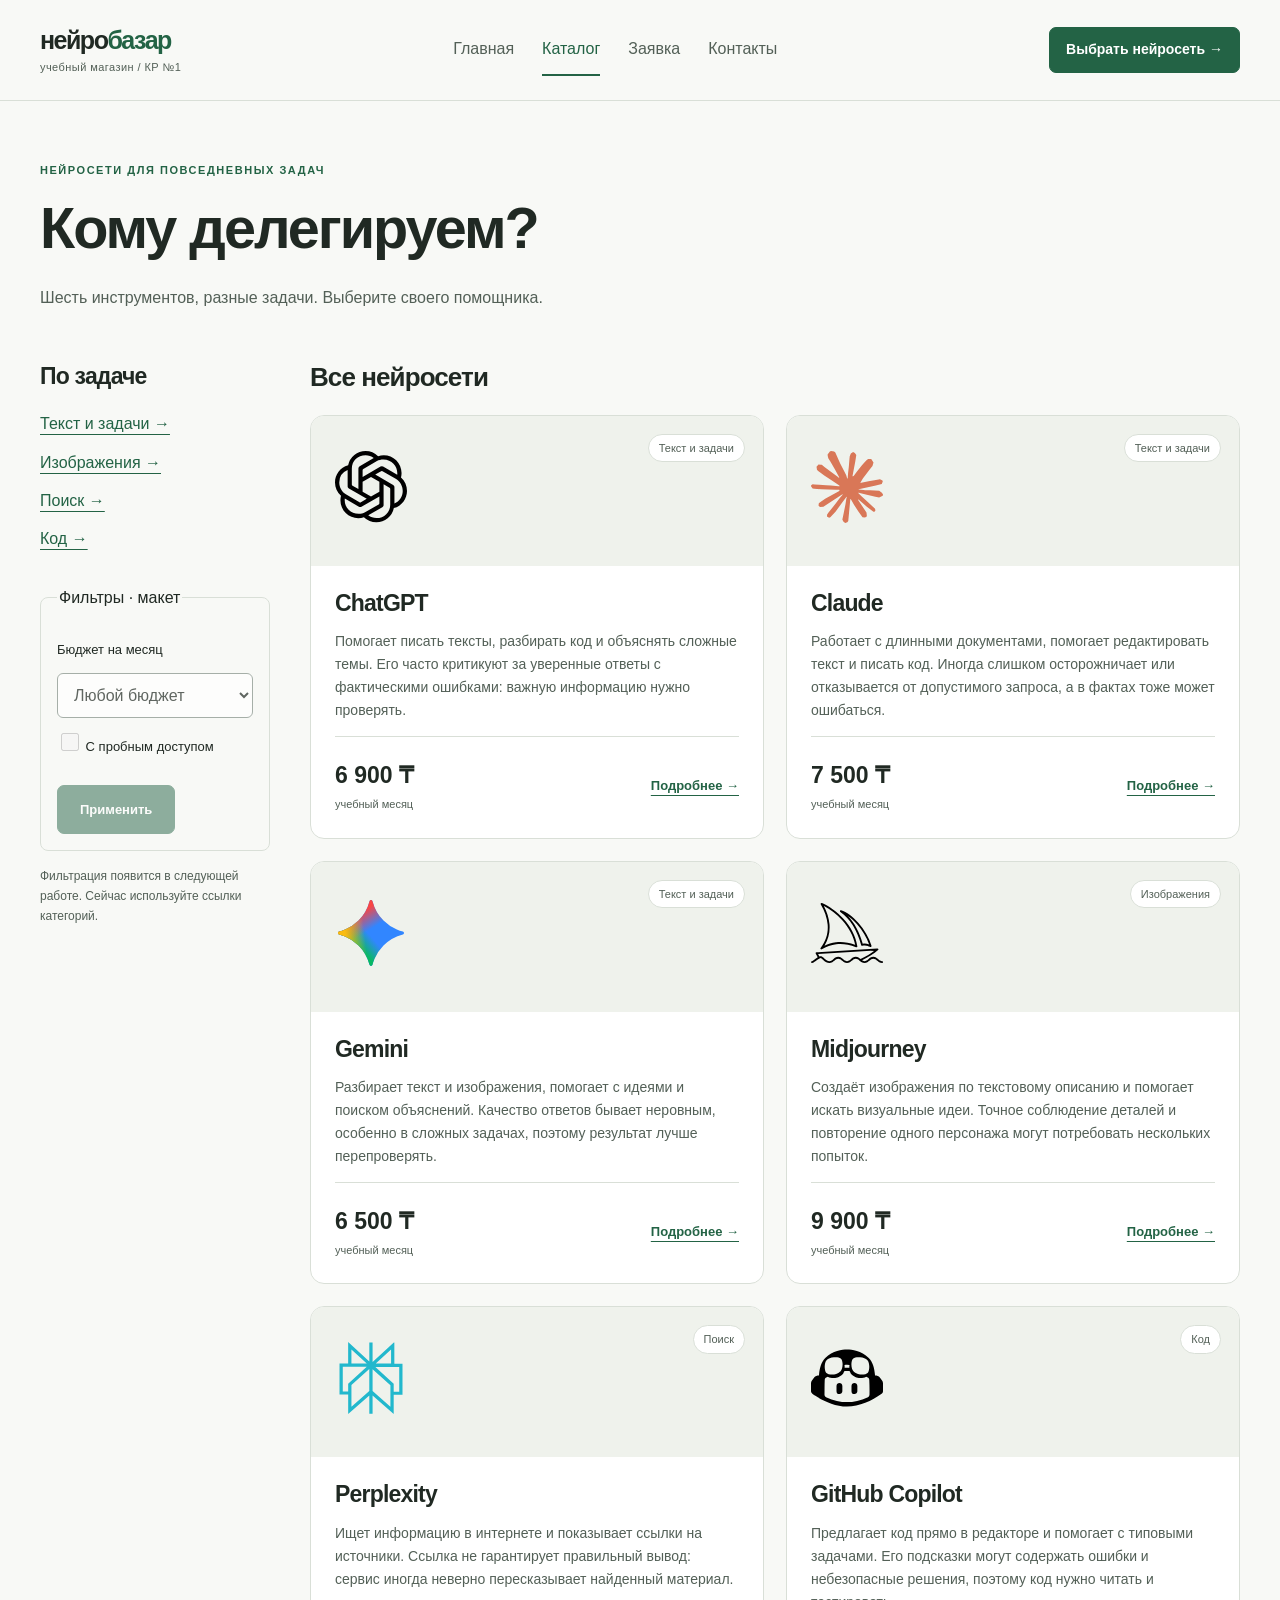
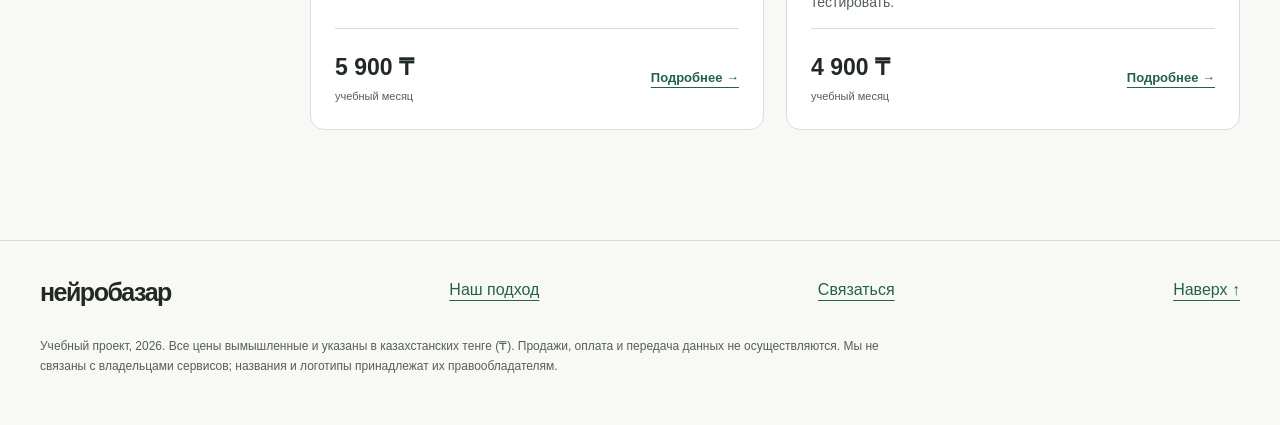
==== commit c0d39db3: "Исправлена сетка каталога: шесть карточек в двух колонках" ====
--- a/catalog.html
+++ b/catalog.html
@@ -35,10 +35,10 @@
 <aside class="filters">
 <h2>По задаче</h2>
 <nav aria-label="Категории каталога">
-<a href="#text">Текст и задачи →</a>
-<a href="#images">Изображения →</a>
-<a href="#search">Поиск →</a>
-<a href="#code">Код →</a>
+<a href="#chatgpt">Текст и задачи →</a>
+<a href="#midjourney">Изображения →</a>
+<a href="#perplexity">Поиск →</a>
+<a href="#copilot">Код →</a>
 </nav>
 <fieldset disabled>
 <legend>Фильтры · макет</legend>
@@ -54,8 +54,8 @@
 <p>Фильтрация появится в следующей работе. Сейчас используйте ссылки категорий.</p>
 </aside>
 <div>
-<section class="catalog-section" id="text">
-<h2>Текст и задачи</h2>
+<section class="catalog-section" aria-labelledby="catalog-products-heading">
+<h2 id="catalog-products-heading">Все нейросети</h2>
 <div class="product-grid product-grid--catalog">
 <article class="product-card" id="chatgpt">
 <div class="product-card__visual">
@@ -108,11 +108,6 @@
 </div>
 </div>
 </article>
-</div>
-</section>
-<section class="catalog-section" id="images">
-<h2>Изображения</h2>
-<div class="product-grid product-grid--catalog">
 <article class="product-card" id="midjourney">
 <div class="product-card__visual">
 <img src="images/midjourney.svg" alt="Логотип Midjourney" width="72" height="72" loading="lazy">
@@ -130,11 +125,6 @@
 </div>
 </div>
 </article>
-</div>
-</section>
-<section class="catalog-section" id="search">
-<h2>Поиск</h2>
-<div class="product-grid product-grid--catalog">
 <article class="product-card" id="perplexity">
 <div class="product-card__visual">
 <img src="images/perplexity.svg" alt="Логотип Perplexity" width="72" height="72" loading="lazy">
@@ -152,11 +142,6 @@
 </div>
 </div>
 </article>
-</div>
-</section>
-<section class="catalog-section" id="code">
-<h2>Код</h2>
-<div class="product-grid product-grid--catalog">
 <article class="product-card" id="copilot">
 <div class="product-card__visual">
 <img src="images/copilot.svg" alt="Логотип GitHub Copilot" width="72" height="72" loading="lazy">
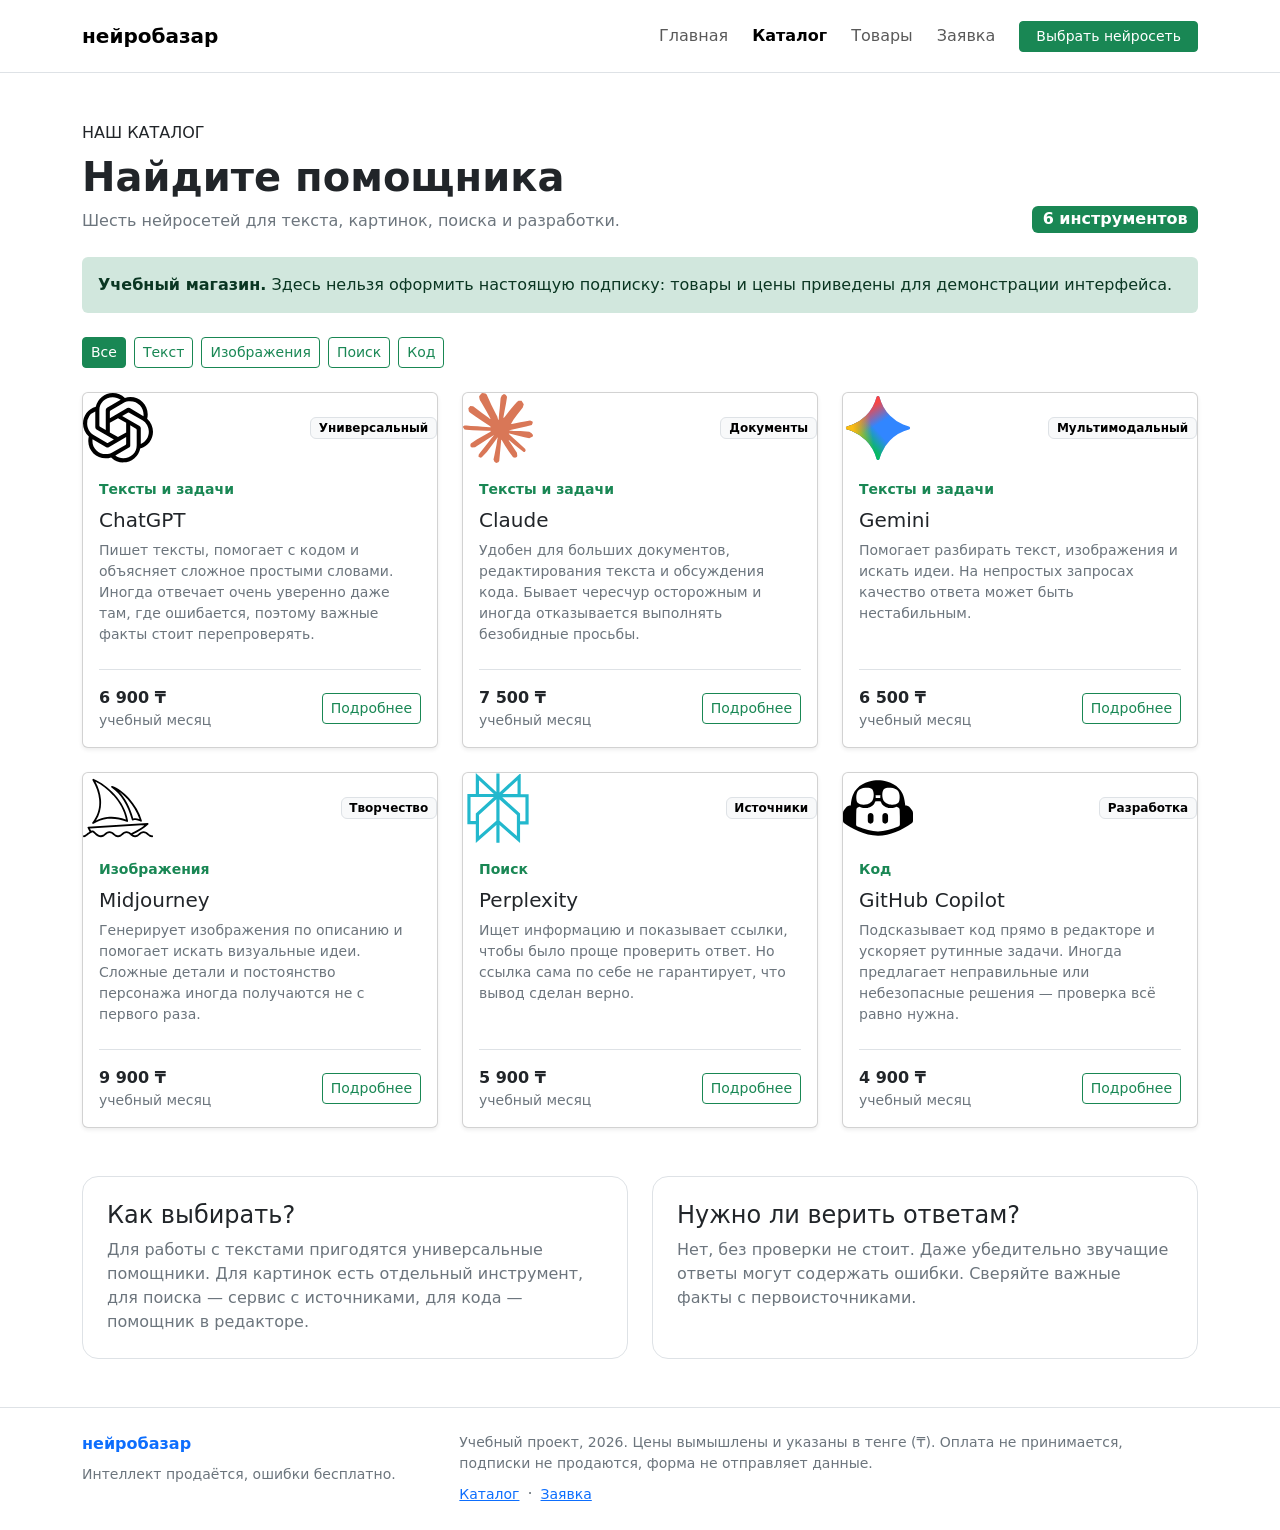
==== commit 820ded47: "Добавлены каталог и страницы товаров с Bootstrap-компонентами" ====
--- a/catalog.html
+++ b/catalog.html
@@ -1,179 +1,19 @@
-<!DOCTYPE html>
+<!doctype html>
 <html lang="ru">
 <head>
-<meta charset="UTF-8">
+<meta charset="utf-8">
 <meta name="viewport" content="width=device-width, initial-scale=1">
+<meta name="description" content="Нейробазар — учебный магазин нейросетей с ценами в тенге.">
 <title>Каталог — Нейробазар</title>
-<meta name="description" content="Шесть реальных нейросетей с описаниями возможностей, ограничений и учебными ценами.">
-<link rel="stylesheet" href="css/style.css">
-<script src="js/main.js" defer>
-</script>
+<link href="https://cdn.jsdelivr.net/npm/bootstrap@5.3.8/dist/css/bootstrap.min.css" rel="stylesheet" integrity="sha384-sRIl4kxILFvY47J16cr9ZwB07vP4J8+LH7qKQnuqkuIAvNWLzeN8tE5YBujZqJLB" crossorigin="anonymous">
+<link rel="stylesheet" href="css/custom.css">
 </head>
-<body id="top">
-<a class="skip-link" href="#main">К содержимому</a>
-<header class="site-header">
-<div class="container site-header__inner">
-<a class="site-header__logo" href="index.html">нейро<span>базар</span>
-<span class="site-header__note">учебный магазин / КР №1</span>
-</a>
-<nav class="site-nav" aria-label="Основная навигация">
-<a class="site-nav__link" href="index.html">Главная</a>
-<a class="site-nav__link site-nav__link--active" href="catalog.html" aria-current="page">Каталог</a>
-<a class="site-nav__link" href="order.html">Заявка</a>
-<a class="site-nav__link" href="contacts.html">Контакты</a>
-</nav>
-<a class="button button--small" href="catalog.html">Выбрать нейросеть →</a>
-</div>
-</header>
-<main class="container" id="main">
-<section class="page-intro">
-<p class="eyebrow">НЕЙРОСЕТИ ДЛЯ ПОВСЕДНЕВНЫХ ЗАДАЧ</p>
-<h1>Кому делегируем?</h1>
-<p>Шесть инструментов, разные задачи. Выберите своего помощника.</p>
-</section>
-<div class="catalog-layout">
-<aside class="filters">
-<h2>По задаче</h2>
-<nav aria-label="Категории каталога">
-<a href="#chatgpt">Текст и задачи →</a>
-<a href="#midjourney">Изображения →</a>
-<a href="#perplexity">Поиск →</a>
-<a href="#copilot">Код →</a>
-</nav>
-<fieldset disabled>
-<legend>Фильтры · макет</legend>
-<label for="budget">Бюджет на месяц</label>
-<select id="budget" name="budget">
-<option>Любой бюджет</option>
-<option>До 7 000 ₸</option>
-</select>
-<label>
-<input type="checkbox" name="trial"> С пробным доступом</label>
-<button class="button" disabled>Применить</button>
-</fieldset>
-<p>Фильтрация появится в следующей работе. Сейчас используйте ссылки категорий.</p>
-</aside>
-<div>
-<section class="catalog-section" aria-labelledby="catalog-products-heading">
-<h2 id="catalog-products-heading">Все нейросети</h2>
-<div class="product-grid product-grid--catalog">
-<article class="product-card" id="chatgpt">
-<div class="product-card__visual">
-<img src="images/chatgpt.svg" alt="Логотип ChatGPT" width="72" height="72" loading="lazy">
-<span class="product-card__badge">Текст и задачи</span>
-</div>
-<div class="product-card__body">
-<h3>ChatGPT</h3>
-<p>Помогает писать тексты, разбирать код и объяснять сложные темы. Его часто критикуют за уверенные ответы с фактическими ошибками: важную информацию нужно проверять.</p>
-<div class="product-card__bottom">
-<div>
-<strong>6 900 ₸</strong>
-<span class="product-card__period">учебный месяц</span>
-</div>
-<a class="product-card__link" href="product.html#chatgpt-details" aria-label="Подробнее о ChatGPT">Подробнее →</a>
-</div>
-</div>
-</article>
-<article class="product-card" id="claude">
-<div class="product-card__visual">
-<img src="images/claude.svg" alt="Логотип Claude" width="72" height="72" loading="lazy">
-<span class="product-card__badge">Текст и задачи</span>
-</div>
-<div class="product-card__body">
-<h3>Claude</h3>
-<p>Работает с длинными документами, помогает редактировать текст и писать код. Иногда слишком осторожничает или отказывается от допустимого запроса, а в фактах тоже может ошибаться.</p>
-<div class="product-card__bottom">
-<div>
-<strong>7 500 ₸</strong>
-<span class="product-card__period">учебный месяц</span>
-</div>
-<a class="product-card__link" href="product.html#claude-details" aria-label="Подробнее о Claude">Подробнее →</a>
-</div>
-</div>
-</article>
-<article class="product-card" id="gemini">
-<div class="product-card__visual">
-<img src="images/gemini.svg" alt="Логотип Gemini" width="72" height="72" loading="lazy">
-<span class="product-card__badge">Текст и задачи</span>
-</div>
-<div class="product-card__body">
-<h3>Gemini</h3>
-<p>Разбирает текст и изображения, помогает с идеями и поиском объяснений. Качество ответов бывает неровным, особенно в сложных задачах, поэтому результат лучше перепроверять.</p>
-<div class="product-card__bottom">
-<div>
-<strong>6 500 ₸</strong>
-<span class="product-card__period">учебный месяц</span>
-</div>
-<a class="product-card__link" href="product.html#gemini-details" aria-label="Подробнее о Gemini">Подробнее →</a>
-</div>
-</div>
-</article>
-<article class="product-card" id="midjourney">
-<div class="product-card__visual">
-<img src="images/midjourney.svg" alt="Логотип Midjourney" width="72" height="72" loading="lazy">
-<span class="product-card__badge">Изображения</span>
-</div>
-<div class="product-card__body">
-<h3>Midjourney</h3>
-<p>Создаёт изображения по текстовому описанию и помогает искать визуальные идеи. Точное соблюдение деталей и повторение одного персонажа могут потребовать нескольких попыток.</p>
-<div class="product-card__bottom">
-<div>
-<strong>9 900 ₸</strong>
-<span class="product-card__period">учебный месяц</span>
-</div>
-<a class="product-card__link" href="product.html#midjourney-details" aria-label="Подробнее о Midjourney">Подробнее →</a>
-</div>
-</div>
-</article>
-<article class="product-card" id="perplexity">
-<div class="product-card__visual">
-<img src="images/perplexity.svg" alt="Логотип Perplexity" width="72" height="72" loading="lazy">
-<span class="product-card__badge">Поиск</span>
-</div>
-<div class="product-card__body">
-<h3>Perplexity</h3>
-<p>Ищет информацию в интернете и показывает ссылки на источники. Ссылка не гарантирует правильный вывод: сервис иногда неверно пересказывает найденный материал.</p>
-<div class="product-card__bottom">
-<div>
-<strong>5 900 ₸</strong>
-<span class="product-card__period">учебный месяц</span>
-</div>
-<a class="product-card__link" href="product.html#perplexity-details" aria-label="Подробнее о Perplexity">Подробнее →</a>
-</div>
-</div>
-</article>
-<article class="product-card" id="copilot">
-<div class="product-card__visual">
-<img src="images/copilot.svg" alt="Логотип GitHub Copilot" width="72" height="72" loading="lazy">
-<span class="product-card__badge">Код</span>
-</div>
-<div class="product-card__body">
-<h3>GitHub Copilot</h3>
-<p>Предлагает код прямо в редакторе и помогает с типовыми задачами. Его подсказки могут содержать ошибки и небезопасные решения, поэтому код нужно читать и тестировать.</p>
-<div class="product-card__bottom">
-<div>
-<strong>4 900 ₸</strong>
-<span class="product-card__period">учебный месяц</span>
-</div>
-<a class="product-card__link" href="product.html#copilot-details" aria-label="Подробнее о GitHub Copilot">Подробнее →</a>
-</div>
-</div>
-</article>
-</div>
-</section>
-</div>
-</div>
-</main>
-<footer class="site-footer">
-<div class="container">
-<div class="site-footer__row">
-<a class="site-header__logo" href="index.html">нейробазар</a>
-<a href="index.html#advantages">Наш подход</a>
-<a href="contacts.html">Связаться</a>
-<a href="#top">Наверх ↑</a>
-</div>
-<p>Учебный проект, 2026. Все цены вымышленные и указаны в казахстанских тенге (₸). Продажи, оплата и передача данных не осуществляются. Мы не связаны с владельцами сервисов; названия и логотипы принадлежат их правообладателям.</p>
-</div>
-</footer>
+<body class="d-flex flex-column min-vh-100">
+<nav class="navbar navbar-expand-lg navbar-light bg-white border-bottom sticky-top"><div class="container py-2"><a class="navbar-brand fw-bold brand" href="index.html">нейро<span>базар</span></a><button class="navbar-toggler" type="button" data-bs-toggle="collapse" data-bs-target="#mainNav" aria-controls="mainNav" aria-expanded="false" aria-label="Открыть меню"><span class="navbar-toggler-icon"></span></button><div class="collapse navbar-collapse" id="mainNav"><ul class="navbar-nav ms-auto me-lg-3 gap-lg-2"><li class="nav-item"><a class="nav-link " href="index.html" >Главная</a></li><li class="nav-item"><a class="nav-link active fw-semibold" href="catalog.html" aria-current="page">Каталог</a></li><li class="nav-item"><a class="nav-link " href="product.html" >Товары</a></li><li class="nav-item"><a class="nav-link " href="order.html" >Заявка</a></li></ul><a href="catalog.html" class="btn btn-success btn-sm d-none d-lg-inline-flex px-3">Выбрать нейросеть</a></div></div></nav>
+<main class="container py-5"><div class="row g-4 mb-4 align-items-end"><div class="col-12 col-lg-8"><p class="section-kicker mb-2">НАШ КАТАЛОГ</p><h1 class="display-6 fw-bold mb-2">Найдите помощника</h1><p class="text-secondary mb-0">Шесть нейросетей для текста, картинок, поиска и разработки.</p></div><div class="col-12 col-lg-4 text-lg-end"><span class="badge text-bg-success fs-6">6 инструментов</span></div></div><div class="alert alert-success border-0 mb-4" role="status"><strong>Учебный магазин.</strong> Здесь нельзя оформить настоящую подписку: товары и цены приведены для демонстрации интерфейса.</div><nav class="d-flex flex-wrap gap-2 mb-4" aria-label="Категории товаров"><a class="btn btn-sm btn-success" href="catalog.html">Все</a><a class="btn btn-sm btn-outline-success" href="#text">Текст</a><a class="btn btn-sm btn-outline-success" href="#images">Изображения</a><a class="btn btn-sm btn-outline-success" href="#search">Поиск</a><a class="btn btn-sm btn-outline-success" href="#code">Код</a></nav><div class="row g-4 mb-5"><div id="text" class="col-12 col-md-6 col-lg-4"><article class="card h-100 product-tile shadow-sm"><div class="card-image d-flex align-items-center justify-content-between"><img src="images/chatgpt.svg" width="70" height="70" alt="Логотип ChatGPT" loading="lazy"><span class="badge text-bg-light border">Универсальный</span></div><div class="card-body d-flex flex-column"><p class="small text-success fw-semibold mb-2">Тексты и задачи</p><h2 class="h5 card-title">ChatGPT</h2><p class="card-text text-secondary small flex-grow-1">Пишет тексты, помогает с кодом и объясняет сложное простыми словами. Иногда отвечает очень уверенно даже там, где ошибается, поэтому важные факты стоит перепроверять.</p><div class="d-flex align-items-center justify-content-between gap-2 border-top pt-3 mt-2"><div><strong>6 900 ₸</strong><div class="small text-secondary">учебный месяц</div></div><a class="btn btn-outline-success btn-sm" href="product.html#chatgpt">Подробнее</a></div></div></article></div><div  class="col-12 col-md-6 col-lg-4"><article class="card h-100 product-tile shadow-sm"><div class="card-image d-flex align-items-center justify-content-between"><img src="images/claude.svg" width="70" height="70" alt="Логотип Claude" loading="lazy"><span class="badge text-bg-light border">Документы</span></div><div class="card-body d-flex flex-column"><p class="small text-success fw-semibold mb-2">Тексты и задачи</p><h2 class="h5 card-title">Claude</h2><p class="card-text text-secondary small flex-grow-1">Удобен для больших документов, редактирования текста и обсуждения кода. Бывает чересчур осторожным и иногда отказывается выполнять безобидные просьбы.</p><div class="d-flex align-items-center justify-content-between gap-2 border-top pt-3 mt-2"><div><strong>7 500 ₸</strong><div class="small text-secondary">учебный месяц</div></div><a class="btn btn-outline-success btn-sm" href="product.html#claude">Подробнее</a></div></div></article></div><div  class="col-12 col-md-6 col-lg-4"><article class="card h-100 product-tile shadow-sm"><div class="card-image d-flex align-items-center justify-content-between"><img src="images/gemini.svg" width="70" height="70" alt="Логотип Gemini" loading="lazy"><span class="badge text-bg-light border">Мультимодальный</span></div><div class="card-body d-flex flex-column"><p class="small text-success fw-semibold mb-2">Тексты и задачи</p><h2 class="h5 card-title">Gemini</h2><p class="card-text text-secondary small flex-grow-1">Помогает разбирать текст, изображения и искать идеи. На непростых запросах качество ответа может быть нестабильным.</p><div class="d-flex align-items-center justify-content-between gap-2 border-top pt-3 mt-2"><div><strong>6 500 ₸</strong><div class="small text-secondary">учебный месяц</div></div><a class="btn btn-outline-success btn-sm" href="product.html#gemini">Подробнее</a></div></div></article></div><div id="images" class="col-12 col-md-6 col-lg-4"><article class="card h-100 product-tile shadow-sm"><div class="card-image d-flex align-items-center justify-content-between"><img src="images/midjourney.svg" width="70" height="70" alt="Логотип Midjourney" loading="lazy"><span class="badge text-bg-light border">Творчество</span></div><div class="card-body d-flex flex-column"><p class="small text-success fw-semibold mb-2">Изображения</p><h2 class="h5 card-title">Midjourney</h2><p class="card-text text-secondary small flex-grow-1">Генерирует изображения по описанию и помогает искать визуальные идеи. Сложные детали и постоянство персонажа иногда получаются не с первого раза.</p><div class="d-flex align-items-center justify-content-between gap-2 border-top pt-3 mt-2"><div><strong>9 900 ₸</strong><div class="small text-secondary">учебный месяц</div></div><a class="btn btn-outline-success btn-sm" href="product.html#midjourney">Подробнее</a></div></div></article></div><div id="search" class="col-12 col-md-6 col-lg-4"><article class="card h-100 product-tile shadow-sm"><div class="card-image d-flex align-items-center justify-content-between"><img src="images/perplexity.svg" width="70" height="70" alt="Логотип Perplexity" loading="lazy"><span class="badge text-bg-light border">Источники</span></div><div class="card-body d-flex flex-column"><p class="small text-success fw-semibold mb-2">Поиск</p><h2 class="h5 card-title">Perplexity</h2><p class="card-text text-secondary small flex-grow-1">Ищет информацию и показывает ссылки, чтобы было проще проверить ответ. Но ссылка сама по себе не гарантирует, что вывод сделан верно.</p><div class="d-flex align-items-center justify-content-between gap-2 border-top pt-3 mt-2"><div><strong>5 900 ₸</strong><div class="small text-secondary">учебный месяц</div></div><a class="btn btn-outline-success btn-sm" href="product.html#perplexity">Подробнее</a></div></div></article></div><div id="code" class="col-12 col-md-6 col-lg-4"><article class="card h-100 product-tile shadow-sm"><div class="card-image d-flex align-items-center justify-content-between"><img src="images/copilot.svg" width="70" height="70" alt="Логотип GitHub Copilot" loading="lazy"><span class="badge text-bg-light border">Разработка</span></div><div class="card-body d-flex flex-column"><p class="small text-success fw-semibold mb-2">Код</p><h2 class="h5 card-title">GitHub Copilot</h2><p class="card-text text-secondary small flex-grow-1">Подсказывает код прямо в редакторе и ускоряет рутинные задачи. Иногда предлагает неправильные или небезопасные решения — проверка всё равно нужна.</p><div class="d-flex align-items-center justify-content-between gap-2 border-top pt-3 mt-2"><div><strong>4 900 ₸</strong><div class="small text-secondary">учебный месяц</div></div><a class="btn btn-outline-success btn-sm" href="product.html#copilot">Подробнее</a></div></div></article></div></div>
+<div class="row g-4"><div class="col-12 col-lg-6"><div class="p-4 border rounded-4 bg-white h-100"><h2 class="h4">Как выбирать?</h2><p class="text-secondary mb-0">Для работы с текстами пригодятся универсальные помощники. Для картинок есть отдельный инструмент, для поиска — сервис с источниками, для кода — помощник в редакторе.</p></div></div><div class="col-12 col-lg-6"><div class="p-4 border rounded-4 bg-white h-100"><h2 class="h4">Нужно ли верить ответам?</h2><p class="text-secondary mb-0">Нет, без проверки не стоит. Даже убедительно звучащие ответы могут содержать ошибки. Сверяйте важные факты с первоисточниками.</p></div></div></div>
+</main><footer class="site-footer border-top mt-auto py-4"><div class="container"><div class="row g-3 align-items-start"><div class="col-12 col-md-4"><a class="brand fw-bold text-decoration-none" href="index.html">нейро<span>базар</span></a><p class="small text-secondary mb-0 mt-2">Интеллект продаётся, ошибки бесплатно.</p></div><div class="col-12 col-md-8"><p class="small text-secondary mb-2">Учебный проект, 2026. Цены вымышлены и указаны в тенге (₸). Оплата не принимается, подписки не продаются, форма не отправляет данные.</p><a class="small" href="catalog.html">Каталог</a><span class="text-secondary mx-2">·</span><a class="small" href="order.html">Заявка</a></div></div></div></footer>
+<script src="https://cdn.jsdelivr.net/npm/bootstrap@5.3.8/dist/js/bootstrap.bundle.min.js" integrity="sha384-FKyoEForCGlyvwx9Hj09JcYn3nv7wiPVlz7YYwJrWVcXK/BmnVDxM+D2scQbITxI" crossorigin="anonymous"></script>
+<script src="js/site.js"></script>
 </body>
 </html>
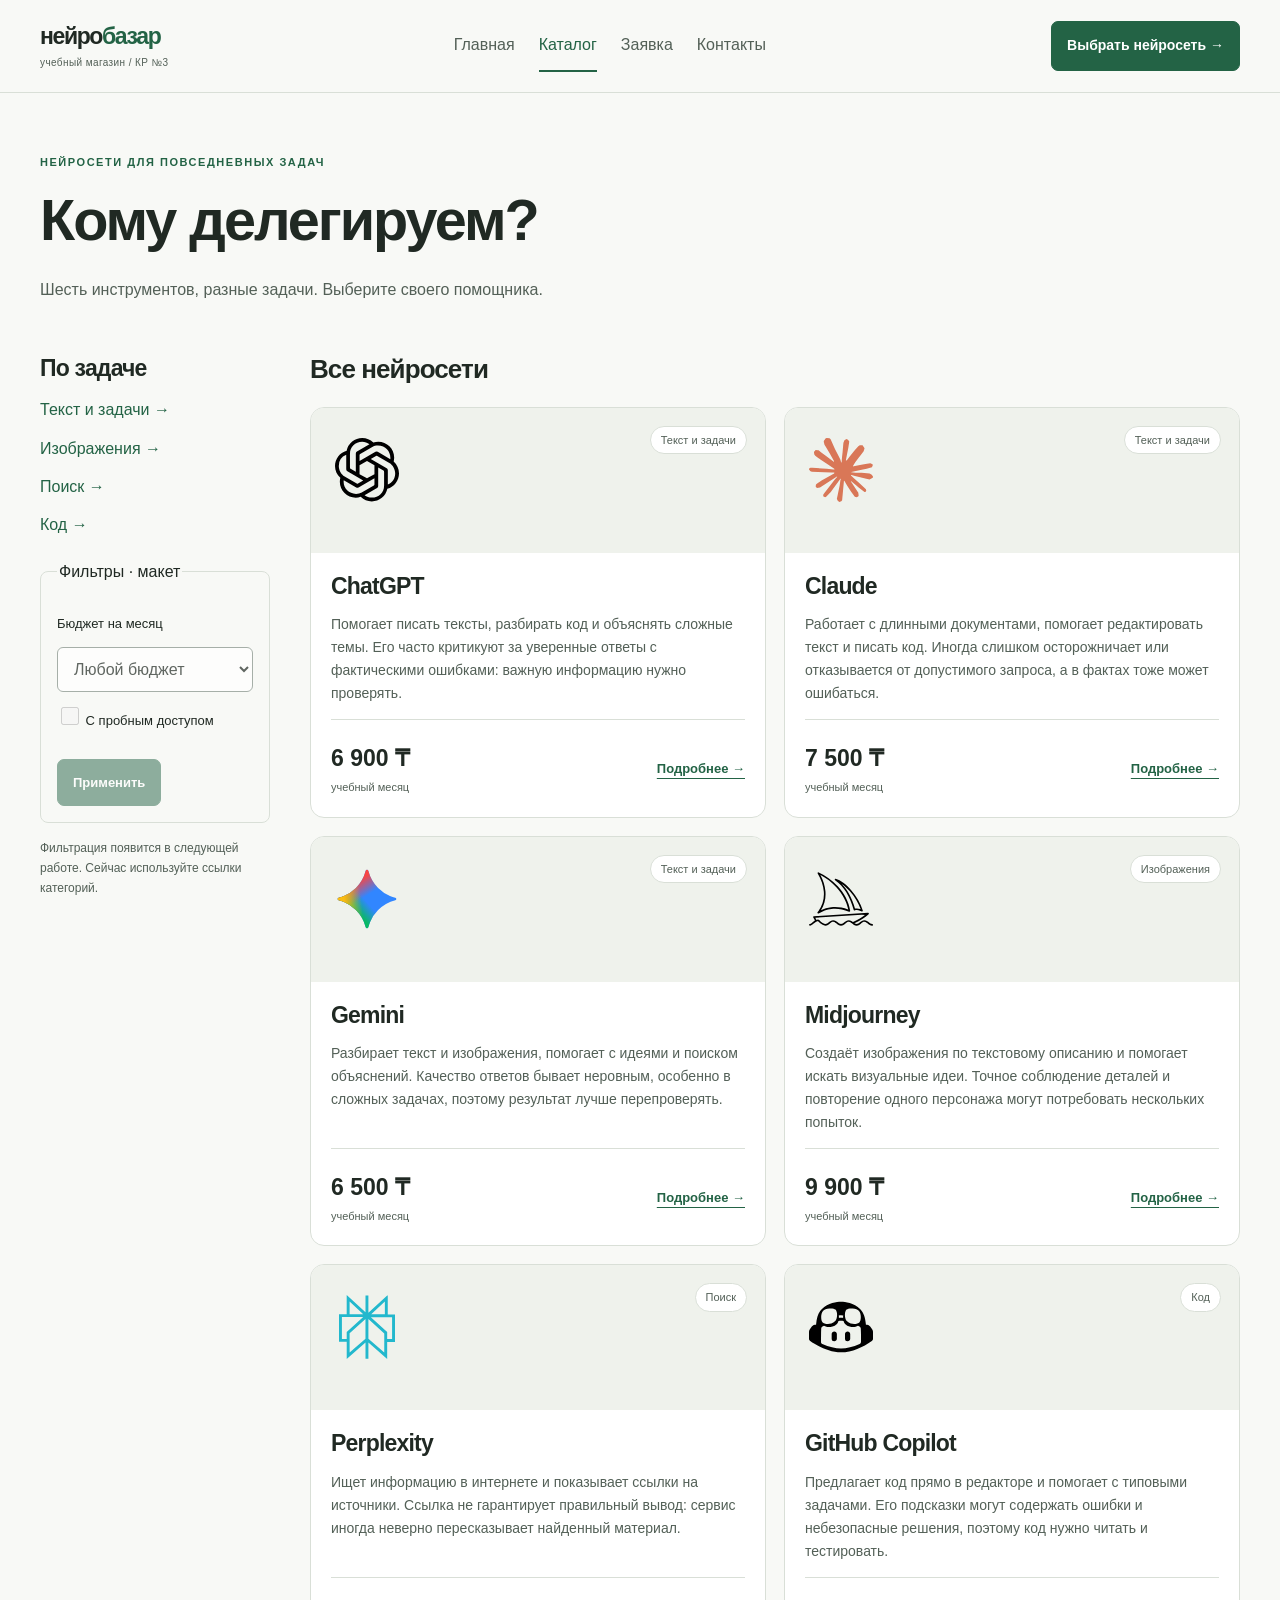
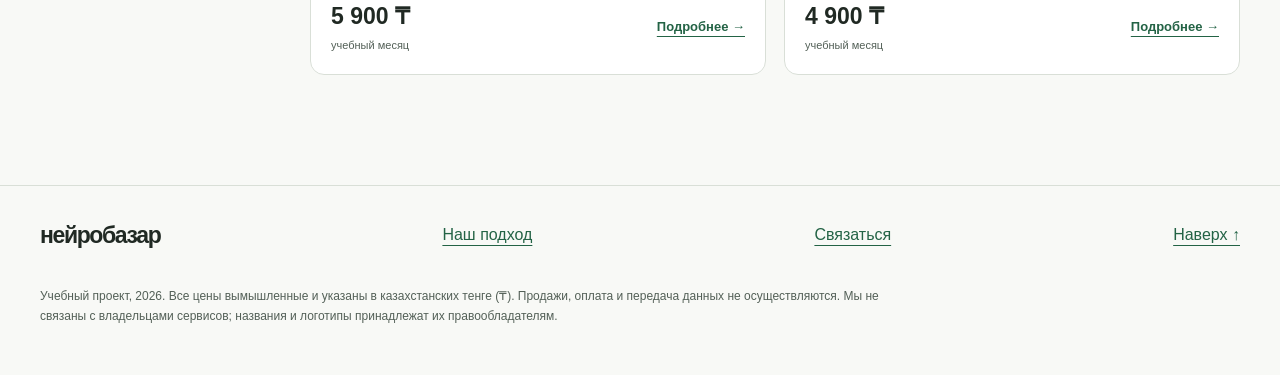
==== commit d9b5917b: "Добавлена адаптивная сетка, мобильное меню и стили Mobile First" ====
--- a/catalog.html
+++ b/catalog.html
@@ -1,19 +1,186 @@
-<!doctype html>
+<!DOCTYPE html>
 <html lang="ru">
 <head>
-<meta charset="utf-8">
+<meta charset="UTF-8">
 <meta name="viewport" content="width=device-width, initial-scale=1">
-<meta name="description" content="Нейробазар — учебный магазин нейросетей с ценами в тенге.">
 <title>Каталог — Нейробазар</title>
-<link href="https://cdn.jsdelivr.net/npm/bootstrap@5.3.8/dist/css/bootstrap.min.css" rel="stylesheet" integrity="sha384-sRIl4kxILFvY47J16cr9ZwB07vP4J8+LH7qKQnuqkuIAvNWLzeN8tE5YBujZqJLB" crossorigin="anonymous">
-<link rel="stylesheet" href="css/custom.css">
+<meta name="description" content="Шесть реальных нейросетей с описаниями возможностей, ограничений и учебными ценами.">
+<link rel="stylesheet" href="css/style.css">
+<link rel="stylesheet" href="css/responsive.css">
+<script src="js/main.js" defer>
+</script>
 </head>
-<body class="d-flex flex-column min-vh-100">
-<nav class="navbar navbar-expand-lg navbar-light bg-white border-bottom sticky-top"><div class="container py-2"><a class="navbar-brand fw-bold brand" href="index.html">нейро<span>базар</span></a><button class="navbar-toggler" type="button" data-bs-toggle="collapse" data-bs-target="#mainNav" aria-controls="mainNav" aria-expanded="false" aria-label="Открыть меню"><span class="navbar-toggler-icon"></span></button><div class="collapse navbar-collapse" id="mainNav"><ul class="navbar-nav ms-auto me-lg-3 gap-lg-2"><li class="nav-item"><a class="nav-link " href="index.html" >Главная</a></li><li class="nav-item"><a class="nav-link active fw-semibold" href="catalog.html" aria-current="page">Каталог</a></li><li class="nav-item"><a class="nav-link " href="product.html" >Товары</a></li><li class="nav-item"><a class="nav-link " href="order.html" >Заявка</a></li></ul><a href="catalog.html" class="btn btn-success btn-sm d-none d-lg-inline-flex px-3">Выбрать нейросеть</a></div></div></nav>
-<main class="container py-5"><div class="row g-4 mb-4 align-items-end"><div class="col-12 col-lg-8"><p class="section-kicker mb-2">НАШ КАТАЛОГ</p><h1 class="display-6 fw-bold mb-2">Найдите помощника</h1><p class="text-secondary mb-0">Шесть нейросетей для текста, картинок, поиска и разработки.</p></div><div class="col-12 col-lg-4 text-lg-end"><span class="badge text-bg-success fs-6">6 инструментов</span></div></div><div class="alert alert-success border-0 mb-4" role="status"><strong>Учебный магазин.</strong> Здесь нельзя оформить настоящую подписку: товары и цены приведены для демонстрации интерфейса.</div><nav class="d-flex flex-wrap gap-2 mb-4" aria-label="Категории товаров"><a class="btn btn-sm btn-success" href="catalog.html">Все</a><a class="btn btn-sm btn-outline-success" href="#text">Текст</a><a class="btn btn-sm btn-outline-success" href="#images">Изображения</a><a class="btn btn-sm btn-outline-success" href="#search">Поиск</a><a class="btn btn-sm btn-outline-success" href="#code">Код</a></nav><div class="row g-4 mb-5"><div id="text" class="col-12 col-md-6 col-lg-4"><article class="card h-100 product-tile shadow-sm"><div class="card-image d-flex align-items-center justify-content-between"><img src="images/chatgpt.svg" width="70" height="70" alt="Логотип ChatGPT" loading="lazy"><span class="badge text-bg-light border">Универсальный</span></div><div class="card-body d-flex flex-column"><p class="small text-success fw-semibold mb-2">Тексты и задачи</p><h2 class="h5 card-title">ChatGPT</h2><p class="card-text text-secondary small flex-grow-1">Пишет тексты, помогает с кодом и объясняет сложное простыми словами. Иногда отвечает очень уверенно даже там, где ошибается, поэтому важные факты стоит перепроверять.</p><div class="d-flex align-items-center justify-content-between gap-2 border-top pt-3 mt-2"><div><strong>6 900 ₸</strong><div class="small text-secondary">учебный месяц</div></div><a class="btn btn-outline-success btn-sm" href="product.html#chatgpt">Подробнее</a></div></div></article></div><div  class="col-12 col-md-6 col-lg-4"><article class="card h-100 product-tile shadow-sm"><div class="card-image d-flex align-items-center justify-content-between"><img src="images/claude.svg" width="70" height="70" alt="Логотип Claude" loading="lazy"><span class="badge text-bg-light border">Документы</span></div><div class="card-body d-flex flex-column"><p class="small text-success fw-semibold mb-2">Тексты и задачи</p><h2 class="h5 card-title">Claude</h2><p class="card-text text-secondary small flex-grow-1">Удобен для больших документов, редактирования текста и обсуждения кода. Бывает чересчур осторожным и иногда отказывается выполнять безобидные просьбы.</p><div class="d-flex align-items-center justify-content-between gap-2 border-top pt-3 mt-2"><div><strong>7 500 ₸</strong><div class="small text-secondary">учебный месяц</div></div><a class="btn btn-outline-success btn-sm" href="product.html#claude">Подробнее</a></div></div></article></div><div  class="col-12 col-md-6 col-lg-4"><article class="card h-100 product-tile shadow-sm"><div class="card-image d-flex align-items-center justify-content-between"><img src="images/gemini.svg" width="70" height="70" alt="Логотип Gemini" loading="lazy"><span class="badge text-bg-light border">Мультимодальный</span></div><div class="card-body d-flex flex-column"><p class="small text-success fw-semibold mb-2">Тексты и задачи</p><h2 class="h5 card-title">Gemini</h2><p class="card-text text-secondary small flex-grow-1">Помогает разбирать текст, изображения и искать идеи. На непростых запросах качество ответа может быть нестабильным.</p><div class="d-flex align-items-center justify-content-between gap-2 border-top pt-3 mt-2"><div><strong>6 500 ₸</strong><div class="small text-secondary">учебный месяц</div></div><a class="btn btn-outline-success btn-sm" href="product.html#gemini">Подробнее</a></div></div></article></div><div id="images" class="col-12 col-md-6 col-lg-4"><article class="card h-100 product-tile shadow-sm"><div class="card-image d-flex align-items-center justify-content-between"><img src="images/midjourney.svg" width="70" height="70" alt="Логотип Midjourney" loading="lazy"><span class="badge text-bg-light border">Творчество</span></div><div class="card-body d-flex flex-column"><p class="small text-success fw-semibold mb-2">Изображения</p><h2 class="h5 card-title">Midjourney</h2><p class="card-text text-secondary small flex-grow-1">Генерирует изображения по описанию и помогает искать визуальные идеи. Сложные детали и постоянство персонажа иногда получаются не с первого раза.</p><div class="d-flex align-items-center justify-content-between gap-2 border-top pt-3 mt-2"><div><strong>9 900 ₸</strong><div class="small text-secondary">учебный месяц</div></div><a class="btn btn-outline-success btn-sm" href="product.html#midjourney">Подробнее</a></div></div></article></div><div id="search" class="col-12 col-md-6 col-lg-4"><article class="card h-100 product-tile shadow-sm"><div class="card-image d-flex align-items-center justify-content-between"><img src="images/perplexity.svg" width="70" height="70" alt="Логотип Perplexity" loading="lazy"><span class="badge text-bg-light border">Источники</span></div><div class="card-body d-flex flex-column"><p class="small text-success fw-semibold mb-2">Поиск</p><h2 class="h5 card-title">Perplexity</h2><p class="card-text text-secondary small flex-grow-1">Ищет информацию и показывает ссылки, чтобы было проще проверить ответ. Но ссылка сама по себе не гарантирует, что вывод сделан верно.</p><div class="d-flex align-items-center justify-content-between gap-2 border-top pt-3 mt-2"><div><strong>5 900 ₸</strong><div class="small text-secondary">учебный месяц</div></div><a class="btn btn-outline-success btn-sm" href="product.html#perplexity">Подробнее</a></div></div></article></div><div id="code" class="col-12 col-md-6 col-lg-4"><article class="card h-100 product-tile shadow-sm"><div class="card-image d-flex align-items-center justify-content-between"><img src="images/copilot.svg" width="70" height="70" alt="Логотип GitHub Copilot" loading="lazy"><span class="badge text-bg-light border">Разработка</span></div><div class="card-body d-flex flex-column"><p class="small text-success fw-semibold mb-2">Код</p><h2 class="h5 card-title">GitHub Copilot</h2><p class="card-text text-secondary small flex-grow-1">Подсказывает код прямо в редакторе и ускоряет рутинные задачи. Иногда предлагает неправильные или небезопасные решения — проверка всё равно нужна.</p><div class="d-flex align-items-center justify-content-between gap-2 border-top pt-3 mt-2"><div><strong>4 900 ₸</strong><div class="small text-secondary">учебный месяц</div></div><a class="btn btn-outline-success btn-sm" href="product.html#copilot">Подробнее</a></div></div></article></div></div>
-<div class="row g-4"><div class="col-12 col-lg-6"><div class="p-4 border rounded-4 bg-white h-100"><h2 class="h4">Как выбирать?</h2><p class="text-secondary mb-0">Для работы с текстами пригодятся универсальные помощники. Для картинок есть отдельный инструмент, для поиска — сервис с источниками, для кода — помощник в редакторе.</p></div></div><div class="col-12 col-lg-6"><div class="p-4 border rounded-4 bg-white h-100"><h2 class="h4">Нужно ли верить ответам?</h2><p class="text-secondary mb-0">Нет, без проверки не стоит. Даже убедительно звучащие ответы могут содержать ошибки. Сверяйте важные факты с первоисточниками.</p></div></div></div>
-</main><footer class="site-footer border-top mt-auto py-4"><div class="container"><div class="row g-3 align-items-start"><div class="col-12 col-md-4"><a class="brand fw-bold text-decoration-none" href="index.html">нейро<span>базар</span></a><p class="small text-secondary mb-0 mt-2">Интеллект продаётся, ошибки бесплатно.</p></div><div class="col-12 col-md-8"><p class="small text-secondary mb-2">Учебный проект, 2026. Цены вымышлены и указаны в тенге (₸). Оплата не принимается, подписки не продаются, форма не отправляет данные.</p><a class="small" href="catalog.html">Каталог</a><span class="text-secondary mx-2">·</span><a class="small" href="order.html">Заявка</a></div></div></div></footer>
-<script src="https://cdn.jsdelivr.net/npm/bootstrap@5.3.8/dist/js/bootstrap.bundle.min.js" integrity="sha384-FKyoEForCGlyvwx9Hj09JcYn3nv7wiPVlz7YYwJrWVcXK/BmnVDxM+D2scQbITxI" crossorigin="anonymous"></script>
-<script src="js/site.js"></script>
+<body id="top">
+<a class="skip-link" href="#main">К содержимому</a>
+<header class="site-header">
+<div class="container site-header__inner">
+<a class="site-header__logo" href="index.html">нейро<span>базар</span>
+<span class="site-header__note">учебный магазин / КР №3</span>
+</a>
+<nav class="site-nav" aria-label="Основная навигация">
+<a class="site-nav__link" href="index.html">Главная</a>
+<a class="site-nav__link site-nav__link--active" href="catalog.html" aria-current="page">Каталог</a>
+<a class="site-nav__link" href="order.html">Заявка</a>
+<a class="site-nav__link" href="contacts.html">Контакты</a>
+</nav>
+<details class="mobile-menu"><summary>Меню</summary><nav class="mobile-menu__links" aria-label="Мобильная навигация">
+<a href="index.html">Главная</a>
+<a href="catalog.html" aria-current="page">Каталог</a>
+<a href="order.html">Заявка</a>
+<a href="contacts.html">Контакты</a>
+</nav></details>
+<a class="button button--small" href="catalog.html">Выбрать нейросеть →</a>
+</div>
+</header>
+<main class="container" id="main">
+<section class="page-intro">
+<p class="eyebrow">НЕЙРОСЕТИ ДЛЯ ПОВСЕДНЕВНЫХ ЗАДАЧ</p>
+<h1>Кому делегируем?</h1>
+<p>Шесть инструментов, разные задачи. Выберите своего помощника.</p>
+</section>
+<div class="catalog-layout">
+<aside class="filters">
+<h2>По задаче</h2>
+<nav aria-label="Категории каталога">
+<a href="#chatgpt">Текст и задачи →</a>
+<a href="#midjourney">Изображения →</a>
+<a href="#perplexity">Поиск →</a>
+<a href="#copilot">Код →</a>
+</nav>
+<fieldset disabled>
+<legend>Фильтры · макет</legend>
+<label for="budget">Бюджет на месяц</label>
+<select id="budget" name="budget">
+<option>Любой бюджет</option>
+<option>До 7 000 ₸</option>
+</select>
+<label>
+<input type="checkbox" name="trial"> С пробным доступом</label>
+<button class="button" disabled>Применить</button>
+</fieldset>
+<p>Фильтрация появится в следующей работе. Сейчас используйте ссылки категорий.</p>
+</aside>
+<div>
+<section class="catalog-section" aria-labelledby="catalog-products-heading">
+<h2 id="catalog-products-heading">Все нейросети</h2>
+<div class="product-grid product-grid--catalog">
+<article class="product-card" id="chatgpt">
+<div class="product-card__visual">
+<img src="images/chatgpt.svg" srcset="images/chatgpt.svg 72w" sizes="(max-width: 599px) 64px, (max-width: 899px) 72px, 72px" alt="Логотип ChatGPT" width="72" height="72" loading="lazy">
+<span class="product-card__badge">Текст и задачи</span>
+</div>
+<div class="product-card__body">
+<h3>ChatGPT</h3>
+<p>Помогает писать тексты, разбирать код и объяснять сложные темы. Его часто критикуют за уверенные ответы с фактическими ошибками: важную информацию нужно проверять.</p>
+<div class="product-card__bottom">
+<div>
+<strong>6 900 ₸</strong>
+<span class="product-card__period">учебный месяц</span>
+</div>
+<a class="product-card__link" href="product.html#chatgpt-details" aria-label="Подробнее о ChatGPT">Подробнее →</a>
+</div>
+</div>
+</article>
+<article class="product-card" id="claude">
+<div class="product-card__visual">
+<img src="images/claude.svg" srcset="images/claude.svg 72w" sizes="(max-width: 599px) 64px, (max-width: 899px) 72px, 72px" alt="Логотип Claude" width="72" height="72" loading="lazy">
+<span class="product-card__badge">Текст и задачи</span>
+</div>
+<div class="product-card__body">
+<h3>Claude</h3>
+<p>Работает с длинными документами, помогает редактировать текст и писать код. Иногда слишком осторожничает или отказывается от допустимого запроса, а в фактах тоже может ошибаться.</p>
+<div class="product-card__bottom">
+<div>
+<strong>7 500 ₸</strong>
+<span class="product-card__period">учебный месяц</span>
+</div>
+<a class="product-card__link" href="product.html#claude-details" aria-label="Подробнее о Claude">Подробнее →</a>
+</div>
+</div>
+</article>
+<article class="product-card" id="gemini">
+<div class="product-card__visual">
+<img src="images/gemini.svg" srcset="images/gemini.svg 72w" sizes="(max-width: 599px) 64px, (max-width: 899px) 72px, 72px" alt="Логотип Gemini" width="72" height="72" loading="lazy">
+<span class="product-card__badge">Текст и задачи</span>
+</div>
+<div class="product-card__body">
+<h3>Gemini</h3>
+<p>Разбирает текст и изображения, помогает с идеями и поиском объяснений. Качество ответов бывает неровным, особенно в сложных задачах, поэтому результат лучше перепроверять.</p>
+<div class="product-card__bottom">
+<div>
+<strong>6 500 ₸</strong>
+<span class="product-card__period">учебный месяц</span>
+</div>
+<a class="product-card__link" href="product.html#gemini-details" aria-label="Подробнее о Gemini">Подробнее →</a>
+</div>
+</div>
+</article>
+<article class="product-card" id="midjourney">
+<div class="product-card__visual">
+<img src="images/midjourney.svg" srcset="images/midjourney.svg 72w" sizes="(max-width: 599px) 64px, (max-width: 899px) 72px, 72px" alt="Логотип Midjourney" width="72" height="72" loading="lazy">
+<span class="product-card__badge">Изображения</span>
+</div>
+<div class="product-card__body">
+<h3>Midjourney</h3>
+<p>Создаёт изображения по текстовому описанию и помогает искать визуальные идеи. Точное соблюдение деталей и повторение одного персонажа могут потребовать нескольких попыток.</p>
+<div class="product-card__bottom">
+<div>
+<strong>9 900 ₸</strong>
+<span class="product-card__period">учебный месяц</span>
+</div>
+<a class="product-card__link" href="product.html#midjourney-details" aria-label="Подробнее о Midjourney">Подробнее →</a>
+</div>
+</div>
+</article>
+<article class="product-card" id="perplexity">
+<div class="product-card__visual">
+<img src="images/perplexity.svg" srcset="images/perplexity.svg 72w" sizes="(max-width: 599px) 64px, (max-width: 899px) 72px, 72px" alt="Логотип Perplexity" width="72" height="72" loading="lazy">
+<span class="product-card__badge">Поиск</span>
+</div>
+<div class="product-card__body">
+<h3>Perplexity</h3>
+<p>Ищет информацию в интернете и показывает ссылки на источники. Ссылка не гарантирует правильный вывод: сервис иногда неверно пересказывает найденный материал.</p>
+<div class="product-card__bottom">
+<div>
+<strong>5 900 ₸</strong>
+<span class="product-card__period">учебный месяц</span>
+</div>
+<a class="product-card__link" href="product.html#perplexity-details" aria-label="Подробнее о Perplexity">Подробнее →</a>
+</div>
+</div>
+</article>
+<article class="product-card" id="copilot">
+<div class="product-card__visual">
+<img src="images/copilot.svg" srcset="images/copilot.svg 72w" sizes="(max-width: 599px) 64px, (max-width: 899px) 72px, 72px" alt="Логотип GitHub Copilot" width="72" height="72" loading="lazy">
+<span class="product-card__badge">Код</span>
+</div>
+<div class="product-card__body">
+<h3>GitHub Copilot</h3>
+<p>Предлагает код прямо в редакторе и помогает с типовыми задачами. Его подсказки могут содержать ошибки и небезопасные решения, поэтому код нужно читать и тестировать.</p>
+<div class="product-card__bottom">
+<div>
+<strong>4 900 ₸</strong>
+<span class="product-card__period">учебный месяц</span>
+</div>
+<a class="product-card__link" href="product.html#copilot-details" aria-label="Подробнее о GitHub Copilot">Подробнее →</a>
+</div>
+</div>
+</article>
+</div>
+</section>
+</div>
+</div>
+</main>
+<footer class="site-footer">
+<div class="container">
+<div class="site-footer__row">
+<a class="site-header__logo" href="index.html">нейробазар</a>
+<a href="index.html#advantages">Наш подход</a>
+<a href="contacts.html">Связаться</a>
+<a href="#top">Наверх ↑</a>
+</div>
+<p>Учебный проект, 2026. Все цены вымышленные и указаны в казахстанских тенге (₸). Продажи, оплата и передача данных не осуществляются. Мы не связаны с владельцами сервисов; названия и логотипы принадлежат их правообладателям.</p>
+</div>
+</footer>
 </body>
 </html>
--- a/css/style.css
+++ b/css/style.css
@@ -0,0 +1,148 @@
+:root {
+  --color-bg: #f8f9f6;
+  --color-paper: #fff;
+  --color-text: #202923;
+  --color-muted: #536057;
+  --color-primary: #236345;
+  --color-primary-dark: #17492f;
+  --color-border: #d9dfd7;
+  --space-sm: 8px;
+  --space-md: 16px;
+  --space-lg: 24px;
+  --radius: 14px;
+}
+* { box-sizing: border-box; }
+html { scroll-padding-top: 110px; }
+body { margin: 0; background: var(--color-bg); color: var(--color-text); font-family: Arial, Helvetica, sans-serif; font-size: 16px; line-height: 1.65; }
+a { color: var(--color-primary); text-underline-offset: 5px; }
+a:hover { color: var(--color-primary-dark); }
+button, input, select, textarea { font: inherit; }
+button, a, input, select, textarea, summary { -webkit-tap-highlight-color: transparent; }
+:focus-visible { outline: 3px solid var(--color-primary); outline-offset: 5px; }
+button { cursor: pointer; }
+h1, h2, h3, p { margin-top: 0; }
+h1, h2, h3 { line-height: 1.15; letter-spacing: -.035em; }
+h1 { font-size: clamp(38px, 4.5vw, 62px); margin-bottom: 24px; }
+h2 { font-size: 32px; margin-bottom: 22px; }
+h3 { font-size: 23px; margin-bottom: 14px; }
+p { color: var(--color-muted); }
+.container { width: min(1200px, calc(100% - 64px)); margin: auto; }
+.site-header { background: var(--color-bg); border-bottom: 1px solid var(--color-border); position: sticky; top: 0; z-index: 10; }
+.site-header__inner { min-height: 100px; display: flex; align-items: center; justify-content: space-between; gap: 24px; }
+.site-header__logo { color: var(--color-text); font-size: 25px; font-weight: 800; letter-spacing: -.06em; text-decoration: none; line-height: 1.2; }
+.site-header__logo span:not(.site-header__note) { color: var(--color-primary); }
+.site-header__note { display: block; font-size: 11px; font-weight: 400; letter-spacing: .04em; color: var(--color-muted); margin-top: 6px; }
+.site-nav { display: flex; gap: 28px; flex-wrap: wrap; }
+.site-nav__link { text-decoration: none; color: var(--color-muted); padding: 12px 0; }
+.site-nav__link--active { color: var(--color-primary); border-bottom: 2px solid var(--color-primary); }
+.button { display: inline-flex; justify-content: center; align-items: center; border: 1px solid var(--color-primary); border-radius: 7px; background: var(--color-primary); color: white; padding: 13px 22px; text-decoration: none; font-weight: 600; }
+.button:hover { background: var(--color-primary-dark); color: white; }
+.button--small { font-size: 14px; padding: 10px 16px; }
+.button--outline { background: transparent; color: var(--color-primary); }
+button:disabled, .button--disabled { opacity: .5; cursor: not-allowed; }
+.eyebrow { font-size: 11px; letter-spacing: .14em; font-weight: 700; color: var(--color-primary); margin-bottom: 24px; }
+.hero { display: grid; grid-template-columns: 1.6fr 1fr; gap: 72px; padding: 80px 0 65px; align-items: center; }
+.hero h1 span { color: var(--color-primary); }
+.hero__lead { font-size: 18px; max-width: 610px; }
+.hero__actions { display: flex; align-items: center; gap: 24px; flex-wrap: wrap; margin: 28px 0; }
+.hero__note { font-size: 12px; }
+.hero__aside { background: #e8eee3; border: 1px solid #d4dfcc; border-radius: var(--radius); padding: 32px; }
+.hero__aside h2 { font-size: 37px; }
+.hero__aside a { display: flex; gap: 14px; align-items: center; font-size: 13px; border-top: 1px solid #c6d2be; padding: 16px 0; text-decoration: none; }
+.hero__aside a span { flex: 1; }
+.section { border-top: 1px solid var(--color-border); padding: 48px 0 64px; }
+.section__heading { display: flex; justify-content: space-between; align-items: center; gap: 24px; }
+.section__heading .eyebrow { margin-bottom: 12px; }
+.product-grid { display: grid; grid-template-columns: repeat(3, minmax(0, 1fr)); gap: 22px; }
+.product-card { position: relative; background: var(--color-paper); border: 1px solid var(--color-border); border-radius: var(--radius); overflow: hidden; display: flex; flex-direction: column; }
+.product-card:hover { border-color: var(--color-primary); }
+.product-card__visual { background: #eff2ec; padding: 35px 24px; min-height: 150px; }
+.product-card__visual img { display: block; object-fit: contain; }
+.product-card__badge { position: absolute; top: 18px; right: 18px; border: 1px solid var(--color-border); border-radius: 30px; padding: 4px 10px; background: white; color: var(--color-muted); font-size: 11px; }
+.product-card__body { padding: 24px; display: flex; flex-direction: column; flex: 1; }
+.product-card__body p { font-size: 14px; }
+.product-card__bottom { display: flex; justify-content: space-between; gap: 12px; align-items: center; border-top: 1px solid var(--color-border); padding-top: 20px; margin-top: auto; }
+.product-card__bottom strong { font-size: 23px; }
+.product-card__period { display: block; font-size: 11px; color: var(--color-muted); }
+.product-card__link { font-size: 13px; font-weight: 600; }
+.section--about { padding-top: 62px; padding-bottom: 74px; }
+.about-heading { display: grid; grid-template-columns: minmax(0, 1.3fr) minmax(0, .7fr); align-items: end; gap: 48px; margin-bottom: 30px; }
+.about-heading .eyebrow { margin-bottom: 14px; }
+.about-heading h2 { max-width: 610px; margin-bottom: 0; }
+.about-heading__text { max-width: 370px; margin-bottom: 4px; font-size: 15px; }
+.benefits { display: grid; grid-template-columns: repeat(3, minmax(0, 1fr)); gap: 18px; }
+.benefits__item { min-width: 0; min-height: 235px; display: flex; flex-direction: column; padding: 28px; background: var(--color-paper); border: 1px solid var(--color-border); border-radius: var(--radius); }
+.benefits__number { display: inline-flex; align-items: center; justify-content: center; width: 40px; height: 40px; border-radius: 50%; background: #e8eee3; color: var(--color-primary); font-size: 13px; font-weight: 700; margin-bottom: 28px; }
+.benefits h3 { font-size: 21px; margin-bottom: 12px; }
+.benefits p { font-size: 14px; margin-bottom: 0; }
+.callout { padding: 40px; border-radius: var(--radius); background: #e8eee3; margin-bottom: 64px; }
+.site-footer { border-top: 1px solid var(--color-border); padding: 36px 0; }
+.site-footer__row { display: flex; justify-content: space-between; gap: 22px; flex-wrap: wrap; margin-bottom: 30px; }
+.site-footer p { max-width: 880px; font-size: 12px; }
+.page-intro { padding: 60px 0 35px; max-width: 800px; }
+.page-intro .eyebrow { margin-bottom: 16px; }
+.catalog-layout { display: grid; grid-template-columns: 230px minmax(0, 1fr); gap: 40px; margin-bottom: 70px; align-items: start; }
+.filters { position: sticky; top: 125px; }
+.filters h2 { font-size: 23px; }
+.filters nav { display: flex; flex-direction: column; gap: 12px; margin-bottom: 32px; }
+.filters p { font-size: 12px; }
+fieldset { margin: 0 0 16px; padding: 16px; border: 1px solid var(--color-border); border-radius: 8px; }
+fieldset label { display: block; font-size: 13px; margin: 12px 0; }
+fieldset .button { font-size: 13px; margin-top: 16px; }
+.catalog-section { margin-bottom: 40px; }
+.catalog-section h2 { font-size: 26px; }
+.product-grid--catalog { grid-template-columns: repeat(2, minmax(0,1fr)); }
+.breadcrumbs { margin: 34px 0; font-size: 13px; }
+.product-detail { display: grid; grid-template-columns: 1fr 1.5fr; gap: 65px; padding: 50px 0; border-top: 1px solid var(--color-border); }
+.product-detail__image { background: #e8eee3; border-radius: var(--radius); min-height: 310px; display: grid; place-items: center; align-self: start; }
+.product-detail__price { color: var(--color-text); font-weight: bold; font-size: 30px; }
+.product-detail__price small { font-size: 14px; font-weight: normal; }
+.specs { width: 100%; border-collapse: collapse; font-size: 14px; }
+.specs caption { text-align: left; font-weight: bold; margin: 22px 0 12px; }
+.specs th, .specs td { border-bottom: 1px solid var(--color-border); text-align: left; padding: 12px; vertical-align: top; }
+.specs thead { background: #e8eee3; }
+.specs tbody th { font-weight: 400; }
+.order-layout, .contact-layout { display: grid; grid-template-columns: 1.3fr 1fr; gap: 80px; margin-bottom: 70px; align-items: start; }
+.order-form__field { margin-bottom: 22px; }
+.order-form label { display: block; margin-bottom: 8px; }
+input:not([type=checkbox]), select, textarea { width: 100%; background: white; border: 1px solid #849188; padding: 12px; border-radius: 6px; color: var(--color-text); }
+textarea { resize: vertical; }
+input[type=checkbox] { accent-color: var(--color-primary); width: 18px; height: 18px; }
+.order-form__consent { font-size: 13px; }
+.order-form small { color: var(--color-muted); }
+.order-form .button { margin-top: 20px; }
+.order-note, .contact-card { padding: 32px; background: #e8eee3; border-radius: var(--radius); }
+.faq details { border-bottom: 1px solid var(--color-border); padding: 20px 0; }
+summary { cursor: pointer; font-weight: bold; }
+.faq details p { margin: 16px 0 0; }
+.modal { border: 1px solid var(--color-border); border-radius: var(--radius); max-width: 530px; width: calc(100% - 40px); padding: 0; color: var(--color-text); }
+.modal::backdrop { background: rgb(16 29 21 / 60%); }
+.modal__body { padding: 36px; }
+.skip-link { position: fixed; top: -100px; left: 20px; z-index: 30; padding: 12px; background: white; }
+.skip-link:focus { top: 12px; }
+@media (max-width: 900px) {
+ .site-header__inner { flex-wrap: wrap; padding: 18px 0; }
+ .site-header__inner > .button { display: none; }
+ .hero { gap: 28px; grid-template-columns: 1fr; padding-top: 40px; }
+ .hero__aside { max-width: 600px; }
+ .product-grid { grid-template-columns: repeat(2, minmax(0,1fr)); }
+ .catalog-layout { grid-template-columns: 1fr; }
+ .filters { position: static; }
+ .filters nav { flex-direction: row; flex-wrap: wrap; }
+ .product-detail, .order-layout, .contact-layout { gap: 30px; grid-template-columns: 1fr; }
+ .about-heading { grid-template-columns: 1fr; gap: 16px; }
+ .benefits { gap: 14px; }
+}
+@media (max-width: 560px) {
+ .container { width: calc(100% - 32px); }
+ .site-header { position: static; }
+ .site-nav { gap: 20px; font-size: 14px; }
+ .product-grid, .product-grid--catalog, .benefits { grid-template-columns: 1fr; }
+ .benefits__item { min-height: 0; padding: 24px; }
+ .benefits__number { margin-bottom: 18px; }
+ .section--about { padding-top: 44px; padding-bottom: 50px; }
+ .section__heading { align-items: start; flex-direction: column; margin-bottom: 24px; }
+ .hero__aside, .callout, .order-note, .contact-card { padding: 24px; }
+ h2 { font-size: 28px; }
+ .specs th, .specs td { padding: 8px; }
+}
--- a/css/responsive.css
+++ b/css/responsive.css
@@ -0,0 +1,105 @@
+img, video { max-width: 100%; height: auto; }
+html { scroll-behavior: smooth; }
+body { overflow-wrap: anywhere; }
+.container { width: calc(100% - 32px); max-width: 1200px; }
+.site-header { position: relative; }
+.site-header__inner { position: relative; min-height: 68px; gap: 12px; padding: 12px 0; flex-wrap: nowrap; }
+.site-header__logo { font-size: 23px; flex-shrink: 0; }
+.site-header__note { font-size: 10px; }
+.site-header__inner > .site-nav, .site-header__inner > .button { display: none; }
+.mobile-menu { margin-left: auto; }
+.mobile-menu > summary { display: block; padding: 10px 14px; border: 1px solid var(--color-border); border-radius: 7px; color: var(--color-text); font-weight: 600; cursor: pointer; list-style: none; }
+.mobile-menu > summary::-webkit-details-marker { display: none; }
+.mobile-menu > summary::after { content: " ☰"; margin-left: 5px; color: var(--color-primary); }
+.mobile-menu[open] > summary::after { content: " ×"; }
+.mobile-menu__links { position: absolute; z-index: 20; top: calc(100% - 1px); left: 0; right: 0; display: grid; gap: 0; padding: 8px 16px 16px; border: 1px solid var(--color-border); border-radius: 0 0 12px 12px; background: var(--color-paper); box-shadow: 0 12px 20px rgb(0 0 0 / 9%); }
+.mobile-menu__links a { display: block; padding: 12px 8px; text-decoration: none; border-bottom: 1px solid var(--color-border); }
+.mobile-menu__links a[aria-current="page"] { font-weight: 700; }
+.hero { grid-template-columns: minmax(0, 1fr); gap: 24px; padding: 36px 0 40px; }
+.hero h1 { font-size: clamp(34px, 9vw, 46px); overflow-wrap: normal; }
+.hero__lead { font-size: 16px; }
+.hero__aside { padding: 24px; max-width: none; }
+.hero__aside h2 { font-size: 29px; }
+.hero__actions { gap: 14px; }
+.button { max-width: 100%; min-height: 44px; padding: 12px 15px; }
+.section { padding: 40px 0 50px; }
+.section__heading { align-items: start; flex-direction: column; gap: 4px; margin-bottom: 24px; }
+.product-grid, .product-grid--catalog, .benefits { grid-template-columns: minmax(0, 1fr); gap: 18px; }
+.product-card__visual { padding: 24px; min-height: 116px; }
+.product-card__visual img { width: 64px; height: 64px; }
+.product-card__body { padding: 20px; }
+.product-card__bottom { flex-wrap: wrap; }
+.product-card__badge { position: static; display: inline-block; max-width: calc(100% - 75px); vertical-align: middle; margin-left: 12px; white-space: normal; }
+.about-heading { grid-template-columns: minmax(0, 1fr); gap: 14px; }
+.benefits__item { min-height: 0; padding: 24px; }
+.benefits__number { margin-bottom: 18px; }
+.catalog-layout { grid-template-columns: minmax(0, 1fr); gap: 24px; }
+.filters { position: static; padding: 22px; background: var(--color-paper); border: 1px solid var(--color-border); border-radius: var(--radius); }
+.filters h2 { margin-bottom: 16px; }
+.filters nav { flex-direction: row; flex-wrap: wrap; gap: 8px; margin-bottom: 20px; }
+.filters nav a { padding: 8px 12px; border: 1px solid var(--color-border); border-radius: 6px; text-decoration: none; }
+.filters fieldset { display: none; }
+.catalog-section { min-width: 0; }
+.product-detail { grid-template-columns: minmax(0, 1fr); gap: 24px; padding: 34px 0; }
+.product-detail > div { min-width: 0; }
+.product-detail__image { min-height: 180px; }
+.product-detail__image img { width: 95px; height: 95px; }
+.table-wrapper { max-width: 100%; overflow-x: auto; -webkit-overflow-scrolling: touch; border: 1px solid var(--color-border); border-radius: 8px; }
+.table-wrapper:focus-visible { outline: 3px solid var(--color-primary); outline-offset: 2px; }
+.specs { min-width: 530px; font-size: 13px; }
+.specs th, .specs td { padding: 12px; }
+.order-layout, .contact-layout { grid-template-columns: minmax(0, 1fr); gap: 28px; }
+.order-layout > *, .contact-layout > * { min-width: 0; }
+.order-form input:not([type=checkbox]), .order-form select, .order-form textarea { min-width: 0; min-height: 44px; font-size: 16px; }
+.order-form textarea { min-height: 110px; }
+.order-form__consent { display: flex; align-items: flex-start; gap: 10px; }
+.order-form__consent input { flex-shrink: 0; margin-top: 4px; }
+.order-note, .contact-card { padding: 24px; }
+.modal { max-height: calc(100dvh - 30px); overflow-y: auto; }
+.modal__body { padding: 24px; }
+.site-footer__row { gap: 14px 22px; }
+.site-footer__row > * { min-height: 35px; }
+.skip-link:focus { position: fixed; top: 10px; left: 10px; }
+:focus-visible { outline: 3px solid var(--color-primary); outline-offset: 3px; }
+@media (min-width: 600px) {
+ .container { width: calc(100% - 48px); }
+ .product-grid, .product-grid--catalog, .benefits { grid-template-columns: repeat(2, minmax(0, 1fr)); }
+ .hero { padding-top: 50px; }
+ .product-card__badge { position: absolute; top: 18px; right: 18px; margin: 0; }
+ .product-card__visual { min-height: 145px; padding: 30px 24px; }
+ .order-form__field { max-width: 100%; }
+ .specs { min-width: 0; }
+ .product-detail { grid-template-columns: minmax(170px, .75fr) minmax(0, 1.25fr); }
+}
+@media (min-width: 900px) {
+ .container { width: min(1200px, calc(100% - 64px)); }
+ .site-header { position: sticky; top: 0; }
+ .site-header__inner { min-height: 92px; }
+ .site-header__inner > .site-nav { display: flex; gap: 24px; }
+ .site-header__inner > .button { display: inline-flex; }
+ .mobile-menu { display: none; }
+ .hero { grid-template-columns: minmax(0, 1.6fr) minmax(0, 1fr); gap: 44px; padding: 64px 0; }
+ .hero h1 { font-size: clamp(43px, 4.4vw, 62px); }
+ .hero__aside { padding: 32px; }
+ .hero__aside h2 { font-size: 36px; }
+ .section__heading { align-items: center; flex-direction: row; }
+ .product-grid, .benefits { grid-template-columns: repeat(3, minmax(0, 1fr)); }
+ .product-grid--catalog { grid-template-columns: repeat(2, minmax(0, 1fr)); }
+ .catalog-layout { grid-template-columns: 225px minmax(0, 1fr); gap: 30px; }
+ .filters { position: sticky; top: 116px; padding: 0; background: transparent; border: 0; }
+ .filters nav { flex-direction: column; gap: 12px; }
+ .filters nav a { padding: 0; border: 0; }
+ .filters fieldset { display: block; }
+ .product-detail { gap: 45px; grid-template-columns: minmax(0, 1fr) minmax(0, 1.5fr); }
+ .product-detail__image { min-height: 300px; }
+ .product-detail__image img { width: 150px; height: 150px; }
+ .order-layout, .contact-layout { grid-template-columns: minmax(0, 1.3fr) minmax(0, 1fr); gap: 48px; }
+}
+@media (min-width: 1200px) {
+ .hero { gap: 72px; }
+ .catalog-layout { gap: 40px; grid-template-columns: 230px minmax(0, 1fr); }
+ .product-detail { gap: 65px; }
+}
+@media (prefers-reduced-motion: reduce) {
+ html { scroll-behavior: auto; }
+}
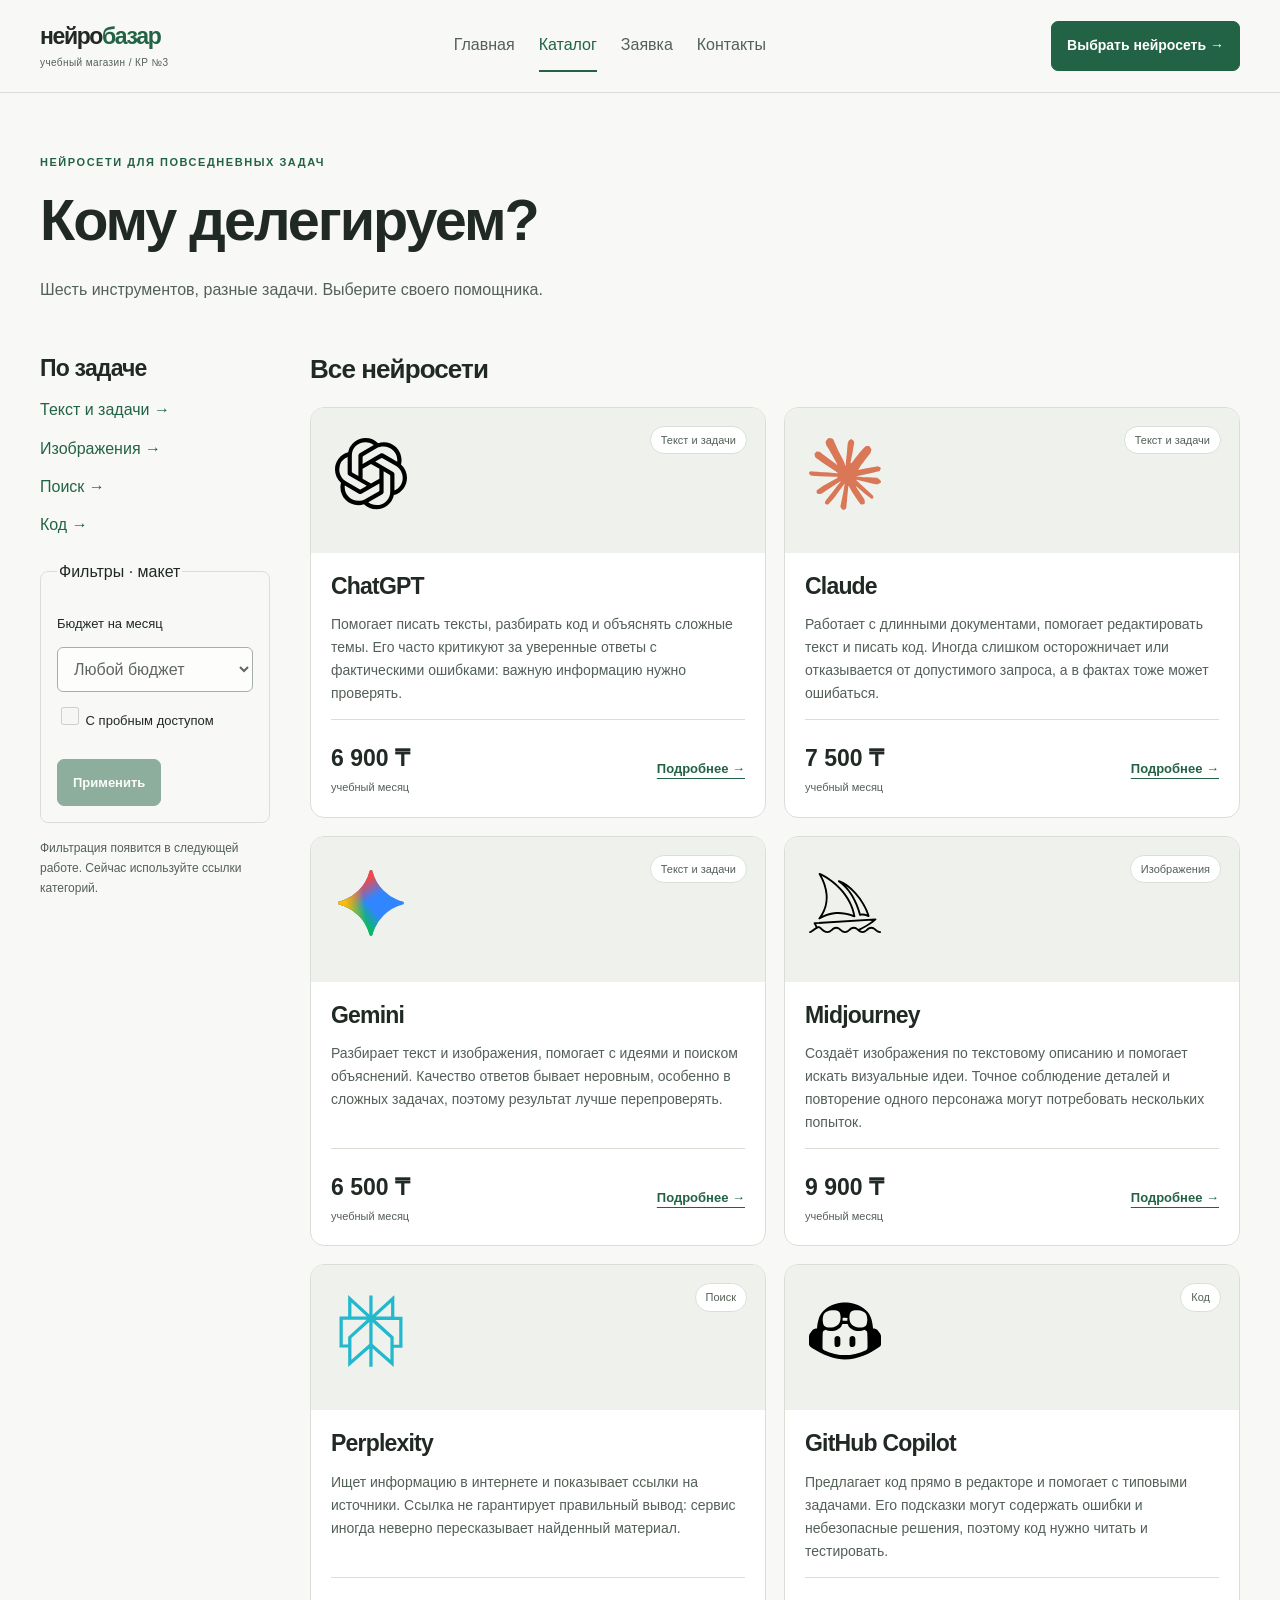
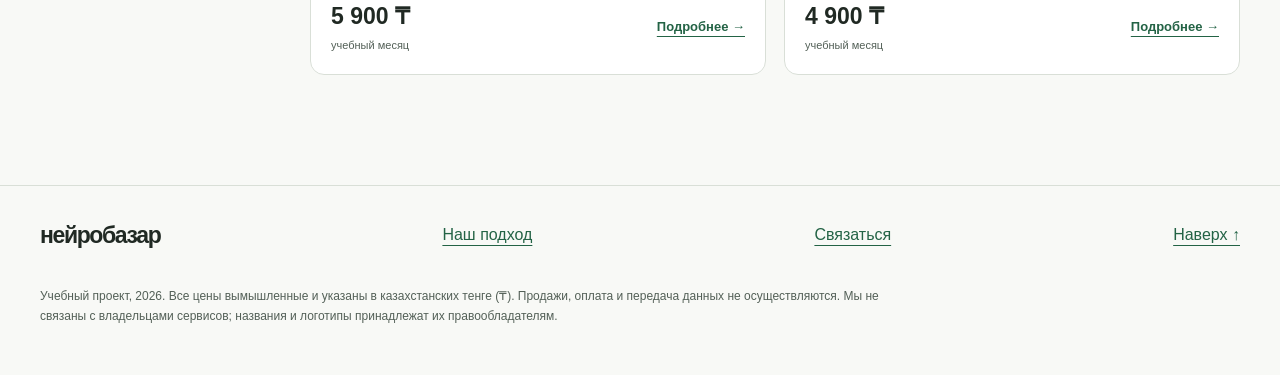
==== commit 6da7957a: "Согласованы размеры изображений с адаптивными стилями" ====
--- a/catalog.html
+++ b/catalog.html
@@ -66,7 +66,7 @@
 <div class="product-grid product-grid--catalog">
 <article class="product-card" id="chatgpt">
 <div class="product-card__visual">
-<img src="images/chatgpt.svg" srcset="images/chatgpt.svg 72w" sizes="(max-width: 599px) 64px, (max-width: 899px) 72px, 72px" alt="Логотип ChatGPT" width="72" height="72" loading="lazy">
+<img src="images/chatgpt.svg" srcset="images/chatgpt.svg 72w" sizes="(max-width: 599px) 64px, 72px" alt="Логотип ChatGPT" width="72" height="72" loading="lazy">
 <span class="product-card__badge">Текст и задачи</span>
 </div>
 <div class="product-card__body">
@@ -83,7 +83,7 @@
 </article>
 <article class="product-card" id="claude">
 <div class="product-card__visual">
-<img src="images/claude.svg" srcset="images/claude.svg 72w" sizes="(max-width: 599px) 64px, (max-width: 899px) 72px, 72px" alt="Логотип Claude" width="72" height="72" loading="lazy">
+<img src="images/claude.svg" srcset="images/claude.svg 72w" sizes="(max-width: 599px) 64px, 72px" alt="Логотип Claude" width="72" height="72" loading="lazy">
 <span class="product-card__badge">Текст и задачи</span>
 </div>
 <div class="product-card__body">
@@ -100,7 +100,7 @@
 </article>
 <article class="product-card" id="gemini">
 <div class="product-card__visual">
-<img src="images/gemini.svg" srcset="images/gemini.svg 72w" sizes="(max-width: 599px) 64px, (max-width: 899px) 72px, 72px" alt="Логотип Gemini" width="72" height="72" loading="lazy">
+<img src="images/gemini.svg" srcset="images/gemini.svg 72w" sizes="(max-width: 599px) 64px, 72px" alt="Логотип Gemini" width="72" height="72" loading="lazy">
 <span class="product-card__badge">Текст и задачи</span>
 </div>
 <div class="product-card__body">
@@ -117,7 +117,7 @@
 </article>
 <article class="product-card" id="midjourney">
 <div class="product-card__visual">
-<img src="images/midjourney.svg" srcset="images/midjourney.svg 72w" sizes="(max-width: 599px) 64px, (max-width: 899px) 72px, 72px" alt="Логотип Midjourney" width="72" height="72" loading="lazy">
+<img src="images/midjourney.svg" srcset="images/midjourney.svg 72w" sizes="(max-width: 599px) 64px, 72px" alt="Логотип Midjourney" width="72" height="72" loading="lazy">
 <span class="product-card__badge">Изображения</span>
 </div>
 <div class="product-card__body">
@@ -134,7 +134,7 @@
 </article>
 <article class="product-card" id="perplexity">
 <div class="product-card__visual">
-<img src="images/perplexity.svg" srcset="images/perplexity.svg 72w" sizes="(max-width: 599px) 64px, (max-width: 899px) 72px, 72px" alt="Логотип Perplexity" width="72" height="72" loading="lazy">
+<img src="images/perplexity.svg" srcset="images/perplexity.svg 72w" sizes="(max-width: 599px) 64px, 72px" alt="Логотип Perplexity" width="72" height="72" loading="lazy">
 <span class="product-card__badge">Поиск</span>
 </div>
 <div class="product-card__body">
@@ -151,7 +151,7 @@
 </article>
 <article class="product-card" id="copilot">
 <div class="product-card__visual">
-<img src="images/copilot.svg" srcset="images/copilot.svg 72w" sizes="(max-width: 599px) 64px, (max-width: 899px) 72px, 72px" alt="Логотип GitHub Copilot" width="72" height="72" loading="lazy">
+<img src="images/copilot.svg" srcset="images/copilot.svg 72w" sizes="(max-width: 599px) 64px, 72px" alt="Логотип GitHub Copilot" width="72" height="72" loading="lazy">
 <span class="product-card__badge">Код</span>
 </div>
 <div class="product-card__body">
--- a/css/responsive.css
+++ b/css/responsive.css
@@ -50,10 +50,13 @@
 .specs th, .specs td { padding: 12px; }
 .order-layout, .contact-layout { grid-template-columns: minmax(0, 1fr); gap: 28px; }
 .order-layout > *, .contact-layout > * { min-width: 0; }
+.contact-form label { display: block; margin-bottom: 8px; }
+.contact-form__status { margin-top: 14px; font-size: 14px; font-weight: 600; color: var(--color-primary); }
+.contact-form input, .contact-form textarea { min-height: 44px; font-size: 16px; }
 .order-form input:not([type=checkbox]), .order-form select, .order-form textarea { min-width: 0; min-height: 44px; font-size: 16px; }
 .order-form textarea { min-height: 110px; }
 .order-form__consent { display: flex; align-items: flex-start; gap: 10px; }
-.order-form__consent input { flex-shrink: 0; margin-top: 4px; }
+.order-form__consent input[type="checkbox"] { flex: 0 0 18px; width: 18px; height: 18px; align-self: flex-start; margin: 4px 0 0; }
 .order-note, .contact-card { padding: 24px; }
 .modal { max-height: calc(100dvh - 30px); overflow-y: auto; }
 .modal__body { padding: 24px; }
@@ -67,6 +70,7 @@
  .hero { padding-top: 50px; }
  .product-card__badge { position: absolute; top: 18px; right: 18px; margin: 0; }
  .product-card__visual { min-height: 145px; padding: 30px 24px; }
+ .product-card__visual img { width: 72px; height: 72px; }
  .order-form__field { max-width: 100%; }
  .specs { min-width: 0; }
  .product-detail { grid-template-columns: minmax(170px, .75fr) minmax(0, 1.25fr); }
